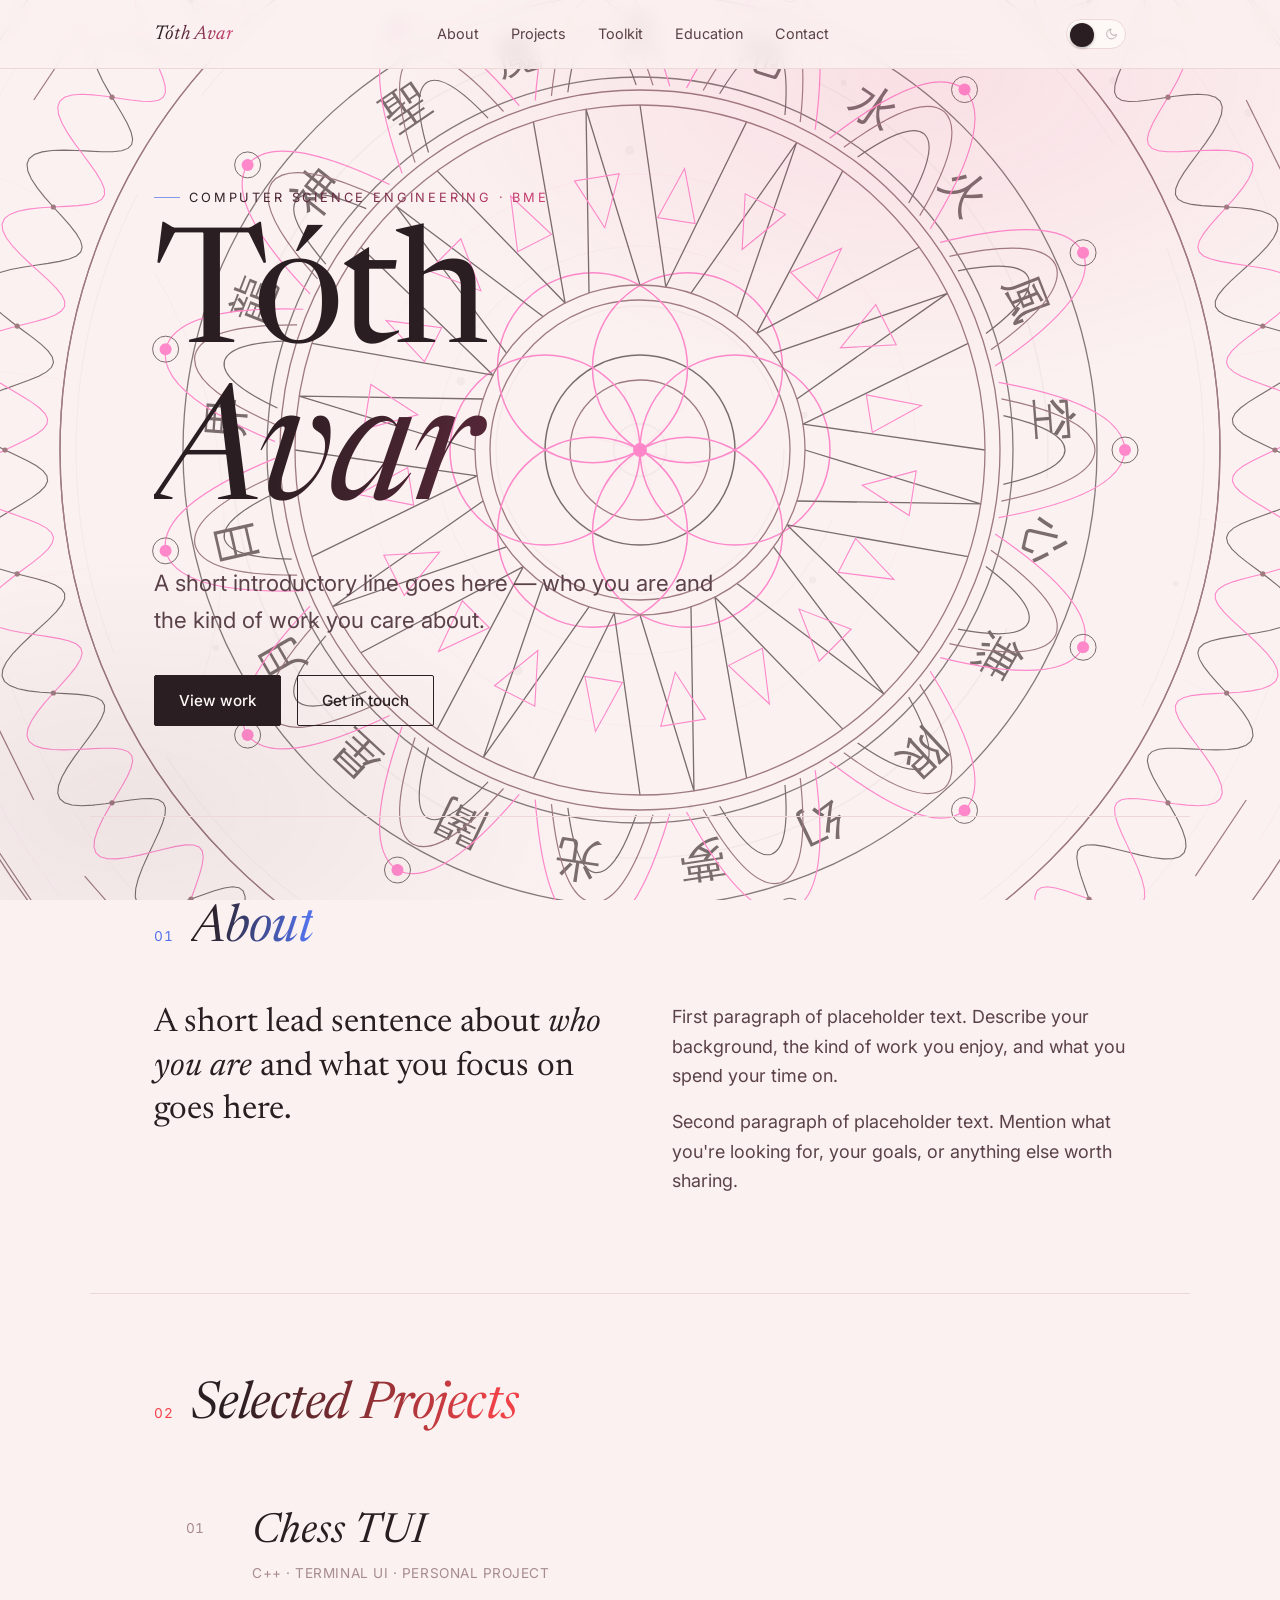
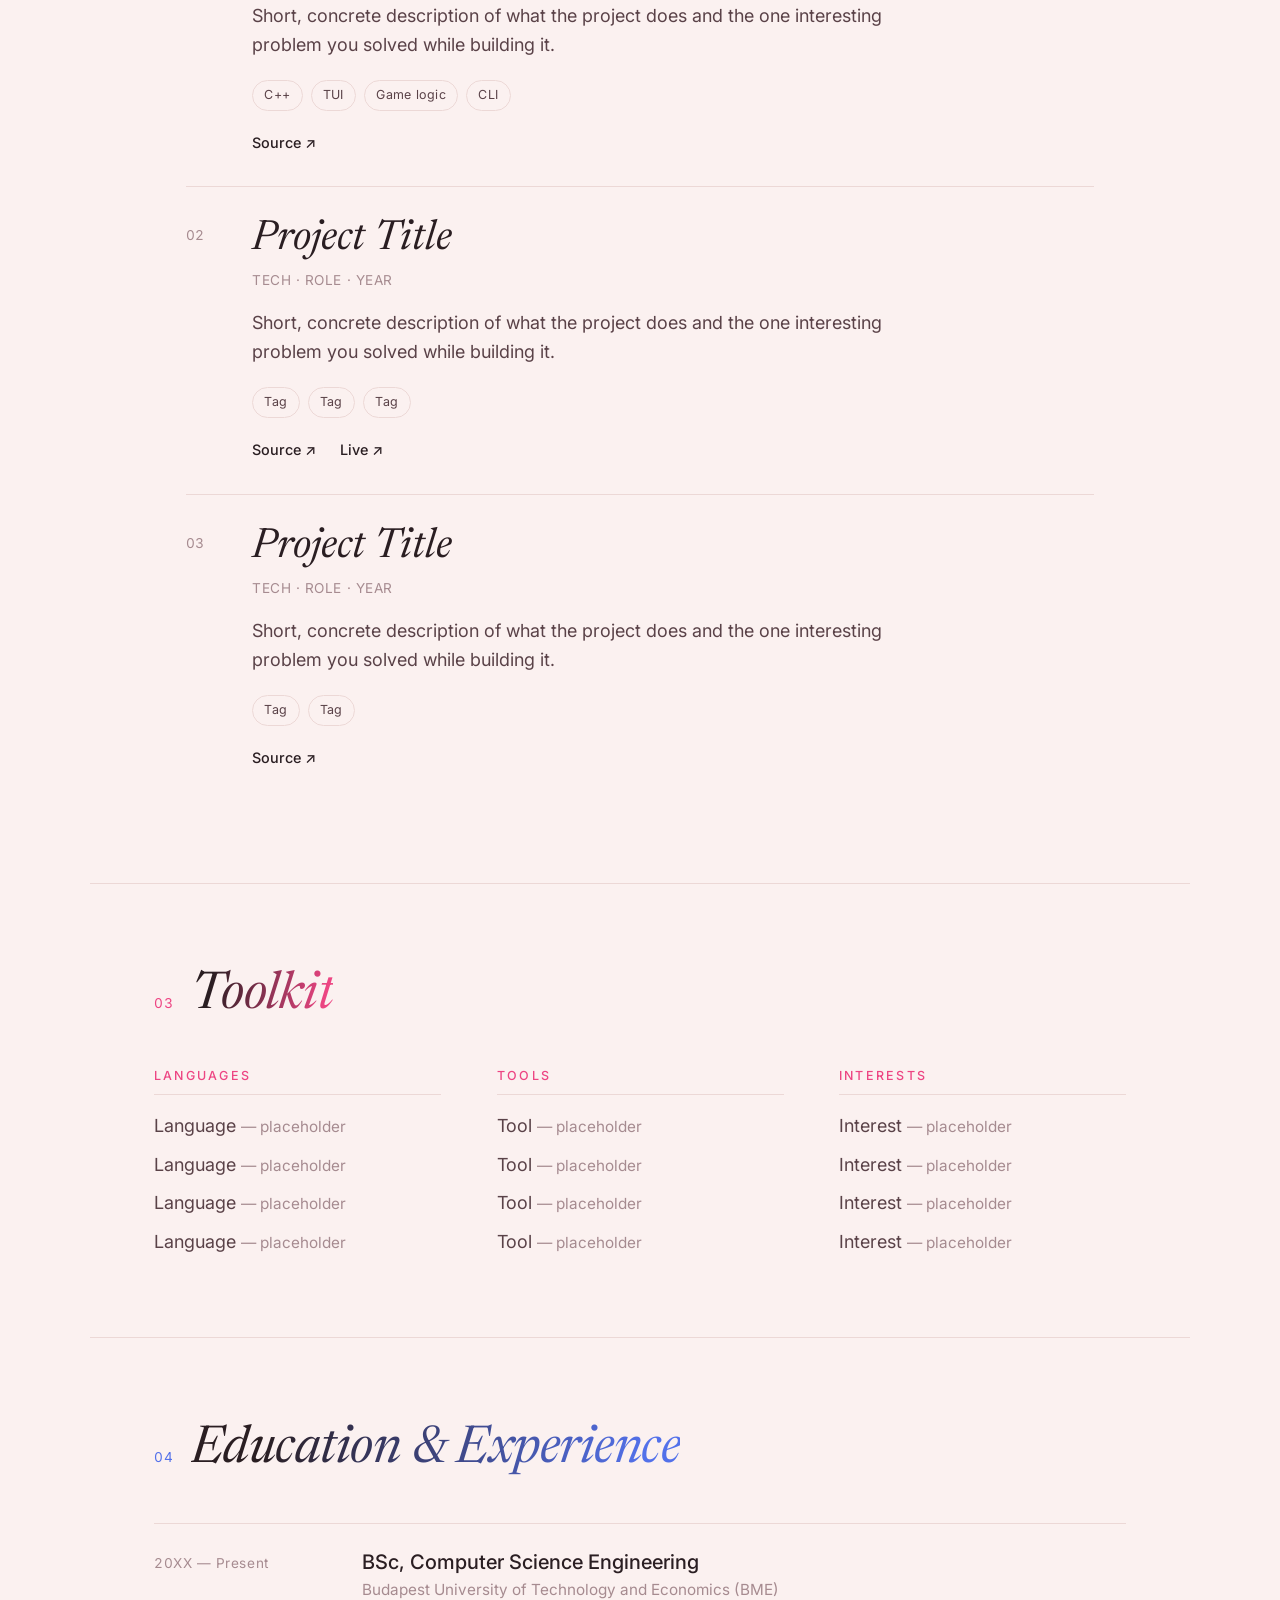
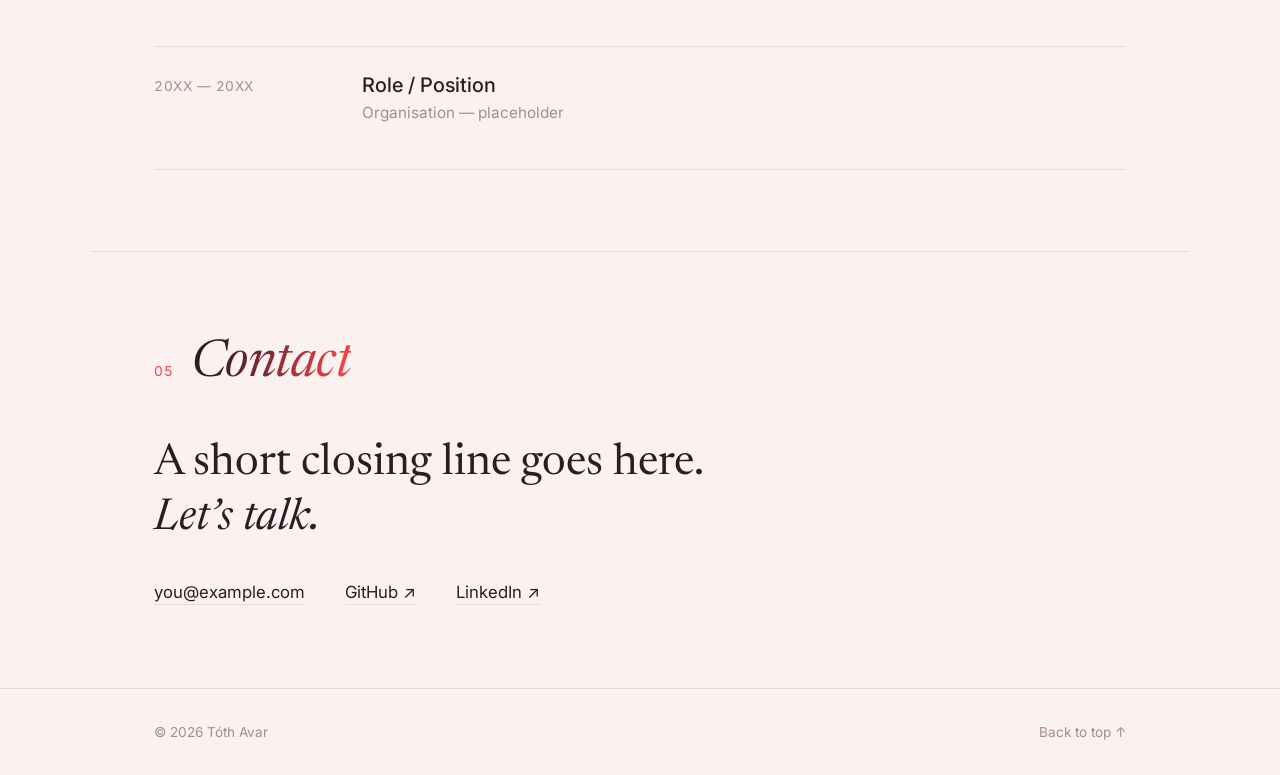
==== index.html @ d535a7e7 "feat: build portfolio site with themed, animated UI Implement a single-page portfolio for Tóth Avar " ====
<!DOCTYPE html>
<html lang="en">

<head>
  <meta charset="UTF-8" />
  <meta name="viewport" content="width=device-width, initial-scale=1.0" />
  <meta name="description"
    content="Tóth Avar — Computer Science Engineering student at BME. Portfolio, projects, and contact." />
  <title>Tóth Avar — Computer Science Engineering</title>

  <!-- Set the theme before first paint to avoid a flash of the wrong
       mode. Uses the saved choice, else the OS preference. -->
  <script>
    (function () {
      try {
        var saved = localStorage.getItem("theme");
        var dark = saved
          ? saved === "dark"
          : window.matchMedia("(prefers-color-scheme: dark)").matches;
        document.documentElement.setAttribute(
          "data-theme",
          dark ? "dark" : "light"
        );
      } catch (e) {
        document.documentElement.setAttribute("data-theme", "light");
      }
    })();
  </script>

  <!-- Fonts: Newsreader (italic serif display) + Inter (geometric sans body) -->
  <link rel="preconnect" href="https://fonts.googleapis.com" />
  <link rel="preconnect" href="https://fonts.gstatic.com" crossorigin />
  <link
    href="https://fonts.googleapis.com/css2?family=Inter:wght@400;500;600&family=Newsreader:ital,opsz,wght@1,6..72,400;1,6..72,500;0,6..72,400&display=swap"
    rel="stylesheet" />

  <link rel="stylesheet" href="css/styles.css" />
</head>

<body>
  <!-- Skip link for accessibility -->
  <a class="skip-link" href="#main">Skip to content</a>

  <!-- Ambient palette-matched mandala background, fills the viewport.
       The primary mandala is split into four concentric ring layers that
       rotate at different speeds (inner fast -> outer slow) for a
       differential-rotation effect. Plus a fainter abstract accent
       mandala and a warm gradient wash (::after). -->
  <div class="bg-field" aria-hidden="true">
    <div class="mandala">
      <div class="ring ring-1"></div>
      <div class="ring ring-2"></div>
      <div class="ring ring-glyphs"></div>
      <div class="ring ring-3"></div>
      <div class="ring ring-4"></div>
    </div>
    <div class="bg-accent"></div>
  </div>

  <!-- ===== Header / Nav ===== -->
  <header class="site-header" id="top">
    <div class="wrap header-inner">
      <a class="brand gradient-text" href="#top">
        Tóth Avar
      </a>
      <nav class="nav" aria-label="Primary">
        <a href="#about">About</a>
        <a href="#projects">Projects</a>
        <a href="#toolkit">Toolkit</a>
        <a href="#education">Education</a>
        <a href="#contact">Contact</a>
      </nav>

      <!-- Theme toggle: sliding switch, light <-> dark -->
      <button type="button" id="theme-toggle" class="theme-toggle" role="switch" aria-checked="false"
        aria-label="Toggle dark mode" title="Toggle dark mode">
        <span class="theme-toggle-track">
          <span class="theme-toggle-icon theme-toggle-sun" aria-hidden="true">
            <svg viewBox="0 0 24 24" width="14" height="14" fill="none" stroke="currentColor" stroke-width="2"
              stroke-linecap="round">
              <circle cx="12" cy="12" r="4" />
              <path d="M12 2v2M12 20v2M4.9 4.9l1.4 1.4M17.7 17.7l1.4 1.4
                       M2 12h2M20 12h2M4.9 19.1l1.4-1.4M17.7 6.3l1.4-1.4" />
            </svg>
          </span>
          <span class="theme-toggle-icon theme-toggle-moon" aria-hidden="true">
            <svg viewBox="0 0 24 24" width="13" height="13" fill="none" stroke="currentColor" stroke-width="2"
              stroke-linecap="round" stroke-linejoin="round">
              <path d="M21 12.8A9 9 0 1 1 11.2 3a7 7 0 0 0 9.8 9.8z" />
            </svg>
          </span>
          <span class="theme-toggle-thumb" aria-hidden="true"></span>
        </span>
      </button>
    </div>
  </header>

  <main id="main">
    <!-- ===== Hero ===== -->
    <section class="hero wrap" aria-labelledby="hero-title">
      <p class="eyebrow reveal gradient-text">Computer Science Engineering · BME</p>
      <h1 class="hero-title reveal" id="hero-title">
        <span class="line">Tóth</span>
        <span class="line italic">Avar</span>
      </h1>
      <p class="hero-lead reveal">
        <!-- PLACEHOLDER: one or two lines introducing yourself and what
             you build. Keep it short and specific. -->
        A short introductory line goes here — who you are and the kind of
        work you care about.
      </p>
      <div class="hero-actions reveal">
        <a class="btn" href="#projects">View work</a>
        <a class="btn btn-ghost" href="#contact">Get in touch</a>
      </div>
    </section>

    <!-- ===== About ===== -->
    <section class="section wrap" id="about" aria-labelledby="about-title">
      <div class="section-head">
        <span class="section-no">01</span>
        <h2 class="section-title gradient-text" id="about-title">About</h2>
      </div>
      <div class="about-grid">
        <p class="about-lead reveal reveal-left">
          <!-- PLACEHOLDER: a one-sentence summary of who you are. -->
          A short lead sentence about <em>who you are</em> and what you focus
          on goes here.
        </p>
        <div class="about-body reveal reveal-right">
          <p>
            <!-- PLACEHOLDER: first paragraph — your background and interests. -->
            First paragraph of placeholder text. Describe your background, the
            kind of work you enjoy, and what you spend your time on.
          </p>
          <p>
            <!-- PLACEHOLDER: second paragraph — goals or what you're after. -->
            Second paragraph of placeholder text. Mention what you're looking
            for, your goals, or anything else worth sharing.
          </p>
        </div>
      </div>
    </section>

    <!-- ===== Projects ===== -->
    <section class="section wrap" id="projects" aria-labelledby="projects-title">
      <div class="section-head">
        <span class="section-no">02</span>
        <h2 class="section-title gradient-text" id="projects-title">Selected Projects</h2>
      </div>

      <ol class="projects">
        <!-- Featured, real project -->
        <li class="project reveal">
          <div class="project-index">01</div>
          <div class="project-content">
            <h3 class="project-title italic">Chess TUI</h3>
            <p class="project-meta">C++ · Terminal UI · Personal project</p>
            <p class="project-desc">
              <!-- PLACEHOLDER -->
              Short, concrete description of what the project does and the one
              interesting problem you solved while building it.
            </p>
            <ul class="project-tags">
              <li>C++</li>
              <li>TUI</li>
              <li>Game logic</li>
              <li>CLI</li>
            </ul>
            <div class="project-links">
              <!-- PLACEHOLDER: add your repo / demo links -->
              <a href="#" aria-label="Chess TUI source code">Source ↗</a>
            </div>
          </div>
        </li>

        <!-- Placeholder project -->
        <li class="project reveal">
          <div class="project-index">02</div>
          <div class="project-content">
            <h3 class="project-title italic">Project Title</h3>
            <p class="project-meta">Tech · Role · Year</p>
            <p class="project-desc">
              <!-- PLACEHOLDER -->
              Short, concrete description of what the project does and the one
              interesting problem you solved while building it.
            </p>
            <ul class="project-tags">
              <li>Tag</li>
              <li>Tag</li>
              <li>Tag</li>
            </ul>
            <div class="project-links">
              <a href="#">Source ↗</a>
              <a href="#">Live ↗</a>
            </div>
          </div>
        </li>

        <!-- Placeholder project -->
        <li class="project reveal">
          <div class="project-index">03</div>
          <div class="project-content">
            <h3 class="project-title italic">Project Title</h3>
            <p class="project-meta">Tech · Role · Year</p>
            <p class="project-desc">
              <!-- PLACEHOLDER -->
              Short, concrete description of what the project does and the one
              interesting problem you solved while building it.
            </p>
            <ul class="project-tags">
              <li>Tag</li>
              <li>Tag</li>
            </ul>
            <div class="project-links">
              <a href="#">Source ↗</a>
            </div>
          </div>
        </li>
      </ol>
    </section>

    <!-- ===== Toolkit ===== -->
    <section class="section wrap" id="toolkit" aria-labelledby="toolkit-title">
      <div class="section-head">
        <span class="section-no">03</span>
        <h2 class="section-title gradient-text" id="toolkit-title">Toolkit</h2>
      </div>
      <div class="toolkit">
        <!-- PLACEHOLDER: replace each item below with your own. -->
        <div class="toolkit-col reveal reveal-scale">
          <h3 class="toolkit-label">Languages</h3>
          <ul>
            <li>Language <span class="muted">— placeholder</span></li>
            <li>Language <span class="muted">— placeholder</span></li>
            <li>Language <span class="muted">— placeholder</span></li>
            <li>Language <span class="muted">— placeholder</span></li>
          </ul>
        </div>
        <div class="toolkit-col reveal reveal-scale">
          <h3 class="toolkit-label">Tools</h3>
          <ul>
            <li>Tool <span class="muted">— placeholder</span></li>
            <li>Tool <span class="muted">— placeholder</span></li>
            <li>Tool <span class="muted">— placeholder</span></li>
            <li>Tool <span class="muted">— placeholder</span></li>
          </ul>
        </div>
        <div class="toolkit-col reveal reveal-scale">
          <h3 class="toolkit-label">Interests</h3>
          <ul>
            <li>Interest <span class="muted">— placeholder</span></li>
            <li>Interest <span class="muted">— placeholder</span></li>
            <li>Interest <span class="muted">— placeholder</span></li>
            <li>Interest <span class="muted">— placeholder</span></li>
          </ul>
        </div>
      </div>
    </section>

    <!-- ===== Education ===== -->
    <section class="section wrap" id="education" aria-labelledby="education-title">
      <div class="section-head">
        <span class="section-no">04</span>
        <h2 class="section-title gradient-text" id="education-title">Education &amp; Experience</h2>
      </div>
      <ul class="timeline">
        <li class="timeline-item reveal">
          <div class="timeline-when">20XX — Present</div>
          <div class="timeline-what">
            <h3>BSc, Computer Science Engineering</h3>
            <p class="muted">Budapest University of Technology and Economics (BME)</p>
            <p><!-- PLACEHOLDER: coursework highlights, GPA, focus areas --></p>
          </div>
        </li>
        <li class="timeline-item reveal">
          <div class="timeline-when">20XX — 20XX</div>
          <div class="timeline-what">
            <h3>Role / Position</h3>
            <p class="muted">Organisation — placeholder</p>
            <p><!-- PLACEHOLDER: what you did and what you learned --></p>
          </div>
        </li>
      </ul>
    </section>

    <!-- ===== Contact ===== -->
    <section class="section wrap contact" id="contact" aria-labelledby="contact-title">
      <div class="section-head">
        <span class="section-no">05</span>
        <h2 class="section-title gradient-text" id="contact-title">Contact</h2>
      </div>
      <p class="contact-lead reveal">
        <!-- PLACEHOLDER: a short closing line inviting people to reach out. -->
        A short closing line goes here.
        <span class="italic">Let’s talk.</span>
      </p>
      <ul class="contact-links reveal">
        <!-- PLACEHOLDER: fill in your real details -->
        <li><a href="mailto:you@example.com">you@example.com</a></li>
        <li><a href="https://github.com/" target="_blank" rel="noopener">GitHub ↗</a></li>
        <li><a href="https://www.linkedin.com/" target="_blank" rel="noopener">LinkedIn ↗</a></li>
      </ul>
    </section>
  </main>

  <!-- ===== Footer ===== -->
  <footer class="site-footer">
    <div class="wrap footer-inner">
      <span>© <span id="year"></span> Tóth Avar</span>
      <a href="#top">Back to top ↑</a>
    </div>
  </footer>

  <script src="js/main.js"></script>
</body>

</html>
---- css/styles.css ----
/* ============================================================
   Tóth Avar — Portfolio
   Palette: warm beige / off-white, near-black text, high contrast
   Type: Newsreader (italic serif display) + Inter (sans body)
   ============================================================ */

/* Registered custom property so the accent hue can be smoothly
   interpolated in a keyframe (plain --vars can't tween). */
@property --accent-hue {
  syntax: "<number>";
  inherits: true;
  initial-value: 338;
}

:root {
  /* Color — soft blush / rose, inspired by a pale pink spell-circle.
     Warm near-white base with a faint pink cast, rose-tinted neutrals. */
  --bg: #FBF1F0;
  /* pale blush white */
  --bg-alt: #FEF8F7;
  /* lifted near-white, faint pink */
  --ink: #2A1E22;
  /* deep plum-black, high contrast */
  --ink-soft: #5A4248;
  /* soft mauve-charcoal */
  --muted: #A68B90;
  /* dusty rose-grey for secondary text */
  --line: #ECD8D6;
  /* pale rose hairline */

  /* Living accent: a vivid pink/magenta inspired by the pink->red->blue
     gradient artwork. Base sits around hue 338 (hot pink/magenta) and
     drifts between magenta, red and blush over minutes. */
  --accent-hue: 338;
  --accent-sat: 82%;
  --accent-light: 60%;
  --accent: hsl(var(--accent-hue) var(--accent-sat) var(--accent-light));

  /* Secondary accents, echoing the artwork's full sweep:
     --accent-2: the cool blue-violet from the bottom corner.
     --accent-3: the warm red/coral from the right side.
     Both derive from the drifting hue so they shift in sympathy with
     the primary accent instead of looking pinned-on. */
  --accent-2: hsl(calc(var(--accent-hue) - 110) 78% 62%);
  /* blue-violet */
  --accent-3: hsl(calc(var(--accent-hue) + 20) 85% 60%);
  /* red / coral */
  --accent-soft: hsl(var(--accent-hue) 70% 95%);
  /* pale pink wash */

  /* Type */
  --serif: "Newsreader", Georgia, "Times New Roman", serif;
  --sans: "Inter", system-ui, -apple-system, "Segoe UI", sans-serif;

  /* Layout */
  --maxw: 1100px;
  --gutter: clamp(1.25rem, 5vw, 4rem);

  /* Motion */
  --ease: cubic-bezier(0.22, 1, 0.36, 1);

  /* How long the light <-> dark color crossfade takes */
  --theme-fade: 0.6s;

  color-scheme: light;

  /* The slow hue drift that makes the whole accent palette feel alive. */
  animation: accentDrift 48s ease-in-out infinite alternate;
}

/* ---------- Dark mode ----------
   Palette drawn from the gothic artwork: blackened base, deep oxblood
   reds, and bone/silver line work. High contrast preserved. */
[data-theme="dark"] {
  --bg: #0D0A0B;
  /* near-black, faint warm tint */
  --bg-alt: #16100F;
  /* slightly lifted panel black */
  --ink: #ECE4E2;
  /* bone / silver-white text */
  --ink-soft: #B9A9A6;
  /* dimmed warm grey for secondary text */
  --muted: #6E5B59;
  /* muted mauve-grey */
  --line: #3A2A2A;
  /* dark oxblood hairline */

  /* Deep oxblood crimson, also drifting but kept dark + rich. */
  --accent-hue: 0;
  --accent-sat: 53%;
  --accent-light: 36%;

  /* Dark-mode secondaries: a dusky steel-teal and an antique gold, both
     muted to sit quietly against the near-black gothic palette. */
  --accent-2: hsl(calc(var(--accent-hue) + 185) 24% 52%);
  /* dusky teal */
  --accent-3: hsl(calc(var(--accent-hue) + 36) 46% 52%);
  /* antique gold */
  --accent-soft: hsl(var(--accent-hue) 30% 14%);
  /* dark tinted wash */

  color-scheme: dark;
}

/* The hue sweeps gently in each theme's own neighbourhood, so it never
   leaves the intended palette — just breathes within it. Light mode now
   drifts through the rose range (blush -> rose -> coral). */
@keyframes accentDrift {
  0% {
    --accent-hue: 330;
  }

  50% {
    --accent-hue: 344;
  }

  100% {
    --accent-hue: 356;
  }
}

[data-theme="dark"] {
  animation: accentDriftDark 60s ease-in-out infinite alternate;
}

@keyframes accentDriftDark {
  0% {
    --accent-hue: 356;
  }

  50% {
    --accent-hue: 12;
  }

  100% {
    --accent-hue: 350;
  }
}

@media (prefers-reduced-motion: reduce) {

  :root,
  [data-theme="dark"] {
    animation: none;
  }
}

/* ---------- Reset ---------- */
*,
*::before,
*::after {
  box-sizing: border-box;
}

html {
  scroll-behavior: smooth;
  -webkit-text-size-adjust: 100%;
}

body {
  margin: 0;
  background: var(--bg);
  color: var(--ink);
  font-family: var(--sans);
  font-size: clamp(1rem, 0.95rem + 0.3vw, 1.125rem);
  line-height: 1.65;
  -webkit-font-smoothing: antialiased;
  text-rendering: optimizeLegibility;
  position: relative;
  transition: background-color var(--theme-fade) var(--ease),
    color var(--theme-fade) var(--ease);
}

/* Smoothly crossfade every element's color-ish properties when the
   theme flips. Kept to color/background/border so it never fights the
   existing transform/opacity transitions on buttons, links, etc. */
.theme-transition * {
  transition: background-color var(--theme-fade) var(--ease),
    color var(--theme-fade) var(--ease),
    border-color var(--theme-fade) var(--ease),
    fill var(--theme-fade) var(--ease),
    stroke var(--theme-fade) var(--ease),
    filter var(--theme-fade) var(--ease),
    box-shadow var(--theme-fade) var(--ease) !important;
}

/* ---------- Ambient background layer ---------- */
/* Palette-matched SVG mandala, barely visible, that fills the whole
   viewport and rotates slowly. A warm gradient wash on top keeps the
   beige from ever feeling flat. */
.bg-field {
  position: fixed;
  inset: 0;
  z-index: -1;
  pointer-events: none;
  overflow: hidden;
}

/* Primary mandala: a stack of four concentric ring layers. Each ring
   SVG shares the same canvas and center, so stacked and centered they
   align into one mandala — but each rotates at its own speed. Inner
   rings spin fast, outer rings slow, for differential rotation. */
.mandala {
  position: absolute;
  /* Square box sized to the larger viewport axis so the mandala always
     fills the screen while staying whole and centered. */
  width: 125vmax;
  height: 125vmax;
  top: 50%;
  left: 50%;
  margin-top: -62.5vmax;
  margin-left: -62.5vmax;
  /* Overall opacity knocks the whole mandala back a bit, so the circles
     and line work read fainter on top of each ring's own pulsing. */
  opacity: 0.62;
  transition: filter var(--theme-fade) var(--ease);
}

/* The mandala SVGs are drawn in a warm (terracotta/charcoal) palette.
   A retint filter recolors the whole thing to match the theme, and the
   hue-rotate inside it is ANIMATED so the mandala's colors slowly cycle
   and drift from one tone to another over time. */
[data-theme="light"] .mandala {
  filter: sepia(0.5) saturate(3.4) hue-rotate(300deg) brightness(1.03);
  animation: mandalaHueLight 54s linear infinite;
}

[data-theme="dark"] .mandala {
  filter: invert(1) sepia(0.5) saturate(2.4) hue-rotate(300deg) brightness(0.95);
  animation: mandalaHueDark 64s linear infinite;
}

/* The accent mandala keeps its slow counter-rotation AND gets the hue
   cycle — two animations run together (one drives transform, the other
   filter), so they don't conflict. */
[data-theme="light"] .bg-accent {
  filter: sepia(0.5) saturate(3.4) hue-rotate(300deg) brightness(1.03);
  animation: bgDriftReverse 140s linear infinite,
    mandalaHueLight 54s linear infinite;
}

[data-theme="dark"] .bg-accent {
  filter: invert(1) sepia(0.5) saturate(2.4) hue-rotate(300deg) brightness(0.95);
  animation: bgDriftReverse 140s linear infinite,
    mandalaHueDark 64s linear infinite;
}

/* Sweep the hue-rotate through a full turn so every gradient and stroke
   in the mandala gradually shifts around the color wheel, then loops.
   The base retint (sepia/saturate/brightness) is kept constant. */
@keyframes mandalaHueLight {
  from {
    filter: sepia(0.5) saturate(3.4) hue-rotate(260deg) brightness(1.03);
  }

  to {
    filter: sepia(0.5) saturate(3.4) hue-rotate(620deg) brightness(1.03);
  }
}

@keyframes mandalaHueDark {
  from {
    filter: invert(1) sepia(0.5) saturate(2.4) hue-rotate(260deg) brightness(0.95);
  }

  to {
    filter: invert(1) sepia(0.5) saturate(2.4) hue-rotate(620deg) brightness(0.95);
  }
}

.bg-accent {
  transition: filter var(--theme-fade) var(--ease),
    opacity var(--theme-fade) var(--ease);
}

/* Each ring both spins (rotation) and pulses (opacity). The two
   animations run on different, non-harmonic durations so a ring is
   almost never at the same phase twice, and the four rings are offset
   from each other — together that reads as irregular "waves" of
   transparency washing through the mandala rather than a unified fade.
   Baseline opacity also steps down outward, so the rim stays fainter. */
.ring {
  position: absolute;
  inset: 0;
  background-size: contain;
  background-position: center;
  background-repeat: no-repeat;
  transform-origin: center center;
  animation-timing-function: linear, ease-in-out;
  animation-iteration-count: infinite, infinite;
  animation-direction: normal, alternate;
  will-change: transform, opacity;
}

/* Inner -> fast spin, outer -> slow spin.
   Opacity: inner brighter, outer fainter; each ring pulses on its own
   cycle with a unique delay so the peaks never line up. */
.ring-1 {
  background-image: url("../assets/mandala-l1.svg");
  animation-name: spin, pulse1;
  animation-duration: 55s, 11s;
  animation-delay: 0s, 0s;
}

.ring-2 {
  background-image: url("../assets/mandala-l2.svg");
  animation-name: spin, pulse2;
  animation-duration: 95s, 15s;
  animation-delay: 0s, -4s;
}

/* Ring of decorative CJK glyphs (spell-circle style). Rotates a touch
   slower than ring-2. Uses its own fainter pulse so the kanji stay more
   transparent than the rest of the line work. */
.ring-glyphs {
  background-image: url("../assets/mandala-glyphs.svg");
  animation-name: spin, pulseGlyphs;
  animation-duration: 120s, 17s;
  animation-delay: 0s, -6s;
}

.ring-3 {
  background-image: url("../assets/mandala-l3.svg");
  animation-name: spin, pulse3;
  animation-duration: 150s, 19s;
  animation-delay: 0s, -9s;
}

.ring-4 {
  background-image: url("../assets/mandala-l4.svg");
  animation-name: spin, pulse4;
  animation-duration: 230s, 23s;
  animation-delay: 0s, -2s;
}

/* Secondary abstract mandala — fainter, larger, counter-rotating so the
   two layers never settle into a fixed overlap. Sits above the primary
   mandala but below the gradient wash and all content. */
.bg-accent {
  position: absolute;
  width: 150vmax;
  height: 150vmax;
  top: 50%;
  left: 50%;
  margin-top: -75vmax;
  margin-left: -75vmax;
  background-image: url("../assets/bg-accent.svg");
  background-size: contain;
  background-position: center;
  background-repeat: no-repeat;
  opacity: 0.035;
  transform-origin: center center;
  animation: bgDriftReverse 140s linear infinite;
}

.bg-field::after {
  /* Warm radial glow to add depth to the beige */
  content: "";
  position: absolute;
  inset: 0;
  background:
    radial-gradient(60% 50% at 72% 8%, color-mix(in srgb, var(--accent) 10%, transparent), transparent 70%),
    radial-gradient(50% 40% at 10% 90%, color-mix(in srgb, var(--ink) 6%, transparent), transparent 70%);
}

/* Even rotation; speed is set per-ring via animation-duration. */
@keyframes spin {
  from {
    transform: rotate(0deg);
  }

  to {
    transform: rotate(360deg);
  }
}

/* Opacity "waves". Each ring gets its own range and irregular stops so
   the pulsing never feels mechanical, and ranges drop outward (ring-1
   brightest, ring-4 faintest). Runs with animation-direction: alternate,
   so these only need to describe the 0% -> 100% half of each cycle. */
@keyframes pulse1 {
  0% {
    opacity: 0.085;
  }

  35% {
    opacity: 0.13;
  }

  70% {
    opacity: 0.06;
  }

  100% {
    opacity: 0.11;
  }
}

@keyframes pulse2 {
  0% {
    opacity: 0.07;
  }

  40% {
    opacity: 0.11;
  }

  65% {
    opacity: 0.045;
  }

  100% {
    opacity: 0.09;
  }
}

/* Fainter pulse for the kanji ring — kept noticeably more transparent
   than the surrounding line work. */
@keyframes pulseGlyphs {
  0% {
    opacity: 0.03;
  }

  45% {
    opacity: 0.055;
  }

  70% {
    opacity: 0.022;
  }

  100% {
    opacity: 0.045;
  }
}

@keyframes pulse3 {
  0% {
    opacity: 0.05;
  }

  30% {
    opacity: 0.085;
  }

  75% {
    opacity: 0.035;
  }

  100% {
    opacity: 0.07;
  }
}

@keyframes pulse4 {
  0% {
    opacity: 0.035;
  }

  45% {
    opacity: 0.065;
  }

  60% {
    opacity: 0.025;
  }

  100% {
    opacity: 0.05;
  }
}

@keyframes bgDriftReverse {
  from {
    transform: rotate(0deg);
  }

  to {
    transform: rotate(-360deg);
  }
}

h1,
h2,
h3 {
  margin: 0;
  font-weight: 500;
  line-height: 1.05;
}

p {
  margin: 0 0 1rem;
}

ul,
ol {
  margin: 0;
  padding: 0;
  list-style: none;
}

a {
  color: inherit;
  text-decoration: none;
}

em {
  font-style: italic;
}

.italic {
  font-family: var(--serif);
  font-style: italic;
}

/* ---------- Layout helpers ---------- */
.wrap {
  width: 100%;
  max-width: var(--maxw);
  margin-inline: auto;
  padding-inline: var(--gutter);
}

.skip-link {
  position: absolute;
  left: -999px;
  top: 0;
  background: var(--ink);
  color: var(--bg);
  padding: 0.6rem 1rem;
  z-index: 100;
}

.skip-link:focus {
  left: 1rem;
  top: 1rem;
}

/* ---------- Header ---------- */
.site-header {
  position: sticky;
  top: 0;
  z-index: 50;
  background: color-mix(in srgb, var(--bg) 85%, transparent);
  backdrop-filter: saturate(140%) blur(8px);
  border-bottom: 1px solid var(--line);
}

.header-inner {
  display: flex;
  align-items: center;
  justify-content: space-between;
  height: 68px;
}

.brand {
  font-family: var(--serif);
  font-style: italic;
  font-size: 1.25rem;
  letter-spacing: 0.01em;
}

.nav {
  display: flex;
  gap: clamp(1rem, 2.5vw, 2.25rem);
  font-size: 0.9rem;
}

.nav a {
  color: var(--ink-soft);
  position: relative;
  padding: 0.25rem 0;
  transition: color 0.25s var(--ease);
}

.nav a::after {
  content: "";
  position: absolute;
  left: 0;
  bottom: -2px;
  width: 100%;
  height: 1px;
  background: var(--ink);
  transform: scaleX(0);
  transform-origin: left;
  transition: transform 0.3s var(--ease);
}

.nav a:hover {
  color: var(--ink);
}

.nav a:hover::after {
  transform: scaleX(1);
}

@media (max-width: 620px) {
  .nav {
    display: none;
  }
}

/* ---------- Theme toggle (sliding switch) ---------- */
.theme-toggle {
  --tt-w: 60px;
  --tt-h: 30px;
  --tt-pad: 3px;
  --tt-thumb: calc(var(--tt-h) - var(--tt-pad) * 2);
  margin-left: clamp(1rem, 2.5vw, 2rem);
  padding: 0;
  border: none;
  background: none;
  cursor: pointer;
  line-height: 0;
  border-radius: 999px;
}

.theme-toggle:focus-visible {
  outline: 2px solid var(--accent);
  outline-offset: 3px;
}

.theme-toggle-track {
  position: relative;
  display: inline-block;
  width: var(--tt-w);
  height: var(--tt-h);
  background: var(--bg-alt);
  border: 1px solid var(--line);
  border-radius: 999px;
  transition: background-color var(--theme-fade) var(--ease),
    border-color var(--theme-fade) var(--ease);
}

/* The sliding thumb */
.theme-toggle-thumb {
  position: absolute;
  top: var(--tt-pad);
  left: var(--tt-pad);
  width: var(--tt-thumb);
  height: var(--tt-thumb);
  border-radius: 50%;
  background: var(--ink);
  box-shadow: 0 1px 3px rgba(0, 0, 0, 0.3);
  transition: transform 0.4s var(--ease), background-color var(--theme-fade) var(--ease);
}

[data-theme="dark"] .theme-toggle-thumb {
  transform: translateX(calc(var(--tt-w) - var(--tt-thumb) - var(--tt-pad) * 2));
}

/* Sun / moon icons sit at each end; the inactive one fades out */
.theme-toggle-icon {
  position: absolute;
  top: 50%;
  transform: translateY(-50%);
  display: inline-flex;
  color: var(--ink-soft);
  transition: opacity 0.4s var(--ease), color var(--theme-fade) var(--ease);
}

.theme-toggle-sun {
  left: 7px;
  opacity: 1;
}

.theme-toggle-moon {
  right: 7px;
  opacity: 0.35;
}

[data-theme="dark"] .theme-toggle-sun {
  opacity: 0.35;
}

[data-theme="dark"] .theme-toggle-moon {
  opacity: 1;
}

@media (prefers-reduced-motion: reduce) {
  .theme-toggle-thumb {
    transition: transform 0.001s;
  }
}

/* ---------- Hero ---------- */
.hero {
  padding-top: clamp(4rem, 12vh, 9rem);
  padding-bottom: clamp(3rem, 10vh, 7rem);
}

.eyebrow {
  font-size: 0.8rem;
  letter-spacing: 0.22em;
  text-transform: uppercase;
  color: var(--accent-2);
  margin-bottom: 1.5rem;
  display: inline-flex;
  align-items: center;
  gap: 0.6rem;
  transition: color var(--theme-fade) var(--ease);
}

/* A small accent tick before the eyebrow label for a crafted detail.
   Uses an explicit accent color (not currentColor) because the eyebrow
   text itself is now gradient-clipped and its color is transparent. */
.eyebrow::before {
  content: "";
  width: 1.6rem;
  height: 1px;
  background: var(--accent-2);
  opacity: 0.7;
}

.hero-title {
  font-family: var(--serif);
  font-weight: 400;
  font-size: clamp(3.5rem, 14vw, 10rem);
  line-height: 0.9;
  letter-spacing: -0.02em;
  margin-bottom: 2rem;
}

.hero-title .line {
  display: block;
}

.hero-title .italic {
  font-style: italic;
  /* Your first name "Avar": a clear two-tone wash — the normal ink
     easing into the full accent across the word, so the gradient is
     plainly visible. Padding so serif ascenders aren't clipped. */
  background: linear-gradient(102deg,
      var(--ink) 8%,
      var(--accent) 85%);
  background-size: 140% 100%;
  -webkit-background-clip: text;
  background-clip: text;
  color: transparent;
  padding-top: 0.08em;
  /* Run BOTH the intro rise (once) and the sheen (looping). Without the
     heroRise here, this rule would override the .line rule's animation
     and leave the span stuck at opacity: 0 — i.e. invisible. The sheen
     is delayed until the rise finishes. */
  animation: heroRise 1s var(--ease) 0.45s forwards,
    nameSheen 11s ease-in-out 1.4s infinite alternate;
}

@keyframes nameSheen {
  from {
    background-position: 0% 50%;
  }

  to {
    background-position: 100% 50%;
  }
}

/* ---------- Reusable subtle gradient text ----------
   A gentle, palette-matched gradient for key text (top bar, eyebrow,
   first name, section headers). Not neon — it only drifts between the
   normal text ink and a soft accent, so it reads as a tasteful tint
   that slowly shifts. Light mode leans pink; dark mode mixes a muted
   green and rose for a cooler cast. */
.gradient-text {
  /* A clean two-tone blend: the normal ink easing into a clearly
     visible accent. One smooth transition (not a rainbow), so it reads
     as an intentional tint rather than a cheap multi-color gradient. */
  background-image: linear-gradient(100deg,
      var(--grad-a) 10%,
      var(--grad-b) 88%);
  /* Only mildly oversized, so the two-tone stays clearly visible across
     the whole word at every point of the drift (no flat moment). */
  background-size: 130% 100%;
  -webkit-background-clip: text;
  background-clip: text;
  color: transparent;
  /* Padding so tall serif ascenders (top of a "T", accents like ó)
     aren't clipped by the text background box. */
  padding-top: 0.08em;
  animation: gradientShift 16s ease-in-out infinite alternate;
}

/* Light mode: ink easing into a visible rose accent. */
:root {
  --grad-a: var(--ink);
  --grad-b: var(--accent);
}

/* Dark mode: bone easing into a rich darkish pink-red (crimson-rose),
   matching the warm red palette rather than a clashing green. */
[data-theme="dark"] {
  --grad-a: var(--ink);
  --grad-b: hsl(344 62% 56%);
}

@keyframes gradientShift {
  from {
    background-position: 0% 50%;
  }

  to {
    background-position: 100% 50%;
  }
}

.hero-lead {
  max-width: 40ch;
  font-size: clamp(1.1rem, 1rem + 0.6vw, 1.4rem);
  color: var(--ink-soft);
  margin-bottom: 2.25rem;
}

.hero-actions {
  display: flex;
  gap: 1rem;
  flex-wrap: wrap;
}

/* ---------- Buttons ---------- */
.btn {
  display: inline-flex;
  align-items: center;
  padding: 0.75rem 1.5rem;
  font-size: 0.95rem;
  font-weight: 500;
  background: var(--ink);
  color: var(--bg-alt);
  border: 1px solid var(--ink);
  border-radius: 2px;
  transition: background 0.25s var(--ease), color 0.25s var(--ease), transform 0.2s var(--ease);
}

.btn:hover {
  transform: translateY(-2px);
}

.btn-ghost {
  background: transparent;
  color: var(--ink);
}

.btn-ghost:hover {
  background: var(--ink);
  color: var(--bg-alt);
}

/* ---------- Sections ---------- */
.section {
  padding-block: clamp(3.5rem, 9vh, 6.5rem);
  border-top: 1px solid var(--line);
}

.section-head {
  display: flex;
  align-items: baseline;
  gap: 1rem;
  margin-bottom: clamp(2rem, 5vh, 3.5rem);
}

/* Each section carries one accent that both its number and its header
   gradient use, so a header always ends in the same color as the number
   beside it. The accent cycles as you scroll down the page. */
.section {
  --sec-accent: var(--accent);
}

.section:nth-of-type(3n + 2) {
  --sec-accent: var(--accent-2);
}

.section:nth-of-type(3n + 3) {
  --sec-accent: var(--accent-3);
}

.section-no {
  font-size: 0.85rem;
  letter-spacing: 0.1em;
  color: var(--sec-accent);
  font-variant-numeric: tabular-nums;
  transition: color var(--theme-fade) var(--ease);
}

.section-title {
  font-family: var(--serif);
  font-style: italic;
  font-weight: 400;
  font-size: clamp(2rem, 1.5rem + 2.5vw, 3.25rem);
  letter-spacing: -0.01em;
}

/* Section headers: a clean, visible two-tone — the normal ink easing
   into this section's own accent (the same color as the number beside
   it). Static (no drift) so large display type stays refined. */
.section-title.gradient-text {
  background-image: linear-gradient(100deg,
      var(--grad-a) 15%,
      var(--sec-accent) 92%);
  background-size: 100% 100%;
  animation: none;
}

/* ---------- About ---------- */
.about-grid {
  display: grid;
  grid-template-columns: 1fr 1fr;
  gap: clamp(1.5rem, 5vw, 4rem);
  align-items: start;
}

.about-lead {
  font-family: var(--serif);
  font-size: clamp(1.4rem, 1.1rem + 1.4vw, 2.1rem);
  line-height: 1.3;
  color: var(--ink);
}

.about-body {
  color: var(--ink-soft);
}

@media (max-width: 760px) {
  .about-grid {
    grid-template-columns: 1fr;
  }
}

/* ---------- Projects ---------- */
.projects {
  display: grid;
  gap: 0;
}

.project {
  position: relative;
  display: grid;
  grid-template-columns: auto 1fr;
  gap: clamp(1rem, 4vw, 3rem);
  padding: clamp(1.5rem, 3.5vh, 2.4rem) clamp(1.1rem, 2.5vw, 2rem);
  /* squircle: large smooth radius */
  border-radius: 26px;
  background: transparent;
  box-shadow: 0 0 0 1px transparent;
  overflow: hidden;
  isolation: isolate;
  transition: background-color 0.45s var(--ease), box-shadow 0.45s var(--ease),
    transform 0.45s var(--ease);
}

/* Thin divider between cards, drawn as a line that fades on hover so the
   list still reads as a rhythm but the hovered item becomes its own card. */
.project::after {
  content: "";
  position: absolute;
  left: clamp(1.1rem, 2.5vw, 2rem);
  right: clamp(1.1rem, 2.5vw, 2rem);
  top: 0;
  height: 1px;
  background: var(--line);
  transition: opacity 0.4s var(--ease);
}

.project:first-child::after {
  opacity: 0;
}

.project:hover {
  background-color: color-mix(in srgb, var(--bg-alt) 55%, transparent);
  box-shadow: 0 10px 30px -12px color-mix(in srgb, var(--ink) 28%, transparent),
    0 0 0 1px color-mix(in srgb, var(--accent) 22%, transparent);
  transform: translateY(-2px);
}

.project:hover::after,
.project:hover+.project::after {
  opacity: 0;
}

/* ---- Floating bubbles (only animate while hovered) ---- */
.project-bubbles {
  position: absolute;
  inset: 0;
  z-index: -1;
  pointer-events: none;
  overflow: hidden;
  border-radius: inherit;
}

.bubble {
  position: absolute;
  bottom: -40px;
  border-radius: 50%;
  background: radial-gradient(circle at 35% 30%,
      color-mix(in srgb, var(--accent) 55%, transparent),
      color-mix(in srgb, var(--accent) 12%, transparent) 70%,
      transparent 72%);
  will-change: transform, opacity;
  /* Idle state: parked at the bottom, fully invisible. No animation runs
     until the card gains .is-hovering, so every bubble always begins its
     float fresh from 0% (bottom, scale 0, opacity 0) on hover. */
  opacity: 0;
  animation-name: bubbleFloat;
  animation-timing-function: ease-in;
  animation-iteration-count: infinite;
  animation-play-state: paused;
}

/* .is-hovering is toggled by JS on mouseenter/leave. Using a class (not
   :hover) lets us re-trigger the animation from the start each time. */
.project.is-hovering .bubble {
  animation-play-state: running;
}

.bubble:nth-child(1) {
  left: 8%;
  width: 26px;
  height: 26px;
  animation-duration: 7s;
  animation-delay: 0s;
}

.bubble:nth-child(2) {
  left: 22%;
  width: 14px;
  height: 14px;
  animation-duration: 5.5s;
  animation-delay: 0.8s;
}

.bubble:nth-child(3) {
  left: 38%;
  width: 34px;
  height: 34px;
  animation-duration: 9s;
  animation-delay: 0.3s;
}

.bubble:nth-child(4) {
  left: 55%;
  width: 18px;
  height: 18px;
  animation-duration: 6.5s;
  animation-delay: 1.4s;
}

.bubble:nth-child(5) {
  left: 70%;
  width: 24px;
  height: 24px;
  animation-duration: 8s;
  animation-delay: 0.5s;
}

.bubble:nth-child(6) {
  left: 84%;
  width: 12px;
  height: 12px;
  animation-duration: 5s;
  animation-delay: 1.1s;
}

.bubble:nth-child(7) {
  left: 93%;
  width: 20px;
  height: 20px;
  animation-duration: 7.5s;
  animation-delay: 0.2s;
}

/* Slight per-bubble hue offsets so they shimmer as a cluster of related
   tones rather than identical dots — layered on top of the global drift. */
.bubble:nth-child(2) {
  filter: hue-rotate(14deg);
}

.bubble:nth-child(3) {
  filter: hue-rotate(-10deg);
}

.bubble:nth-child(5) {
  filter: hue-rotate(22deg);
}

.bubble:nth-child(6) {
  filter: hue-rotate(-18deg);
}

@keyframes bubbleFloat {
  0% {
    transform: translateY(0) translateX(0) scale(0.6);
    opacity: 0;
  }

  12% {
    opacity: 0.8;
  }

  50% {
    transform: translateY(-120px) translateX(14px) scale(1);
  }

  80% {
    opacity: 0.5;
  }

  100% {
    transform: translateY(-240px) translateX(-10px) scale(0.9);
    opacity: 0;
  }
}

.project-index {
  font-size: 0.85rem;
  color: var(--muted);
  font-variant-numeric: tabular-nums;
  padding-top: 0.4rem;
}

.project-title {
  font-size: clamp(1.6rem, 1.2rem + 1.8vw, 2.6rem);
  font-weight: 400;
  margin-bottom: 0.5rem;
}

.project-meta {
  font-size: 0.85rem;
  letter-spacing: 0.04em;
  text-transform: uppercase;
  color: var(--muted);
  margin-bottom: 1rem;
}

.project-desc {
  max-width: 60ch;
  color: var(--ink-soft);
}

.project-tags {
  display: flex;
  flex-wrap: wrap;
  gap: 0.5rem;
  margin: 1.25rem 0;
}

.project-tags li {
  font-size: 0.78rem;
  letter-spacing: 0.03em;
  padding: 0.25rem 0.7rem;
  border: 1px solid var(--line);
  border-radius: 100px;
  color: var(--ink-soft);
}

.project-links {
  display: flex;
  gap: 1.5rem;
}

.project-links a {
  font-size: 0.9rem;
  font-weight: 500;
  border-bottom: 1px solid transparent;
  transition: border-color 0.25s var(--ease), color 0.25s var(--ease);
}

.project-links a:hover {
  border-color: var(--accent-3);
  color: var(--accent-3);
}

@media (max-width: 560px) {
  .project {
    grid-template-columns: 1fr;
  }

  .project-index {
    display: none;
  }
}

/* ---------- Toolkit ---------- */
.toolkit {
  display: grid;
  grid-template-columns: repeat(3, 1fr);
  gap: clamp(1.5rem, 5vw, 3.5rem);
}

.toolkit-label {
  font-size: 0.78rem;
  letter-spacing: 0.18em;
  text-transform: uppercase;
  color: var(--accent);
  margin-bottom: 1rem;
  padding-bottom: 0.75rem;
  border-bottom: 1px solid var(--line);
}

.toolkit-col ul {
  display: grid;
  gap: 0.55rem;
}

.toolkit-col li {
  color: var(--ink-soft);
}

.muted {
  color: var(--muted);
  font-size: 0.85em;
}

@media (max-width: 680px) {
  .toolkit {
    grid-template-columns: 1fr;
  }
}

/* ---------- Timeline ---------- */
.timeline {
  display: grid;
  gap: 0;
}

.timeline-item {
  display: grid;
  grid-template-columns: 160px 1fr;
  gap: clamp(1rem, 4vw, 3rem);
  padding-block: 1.75rem;
  border-top: 1px solid var(--line);
}

.timeline-item:last-child {
  border-bottom: 1px solid var(--line);
}

.timeline-when {
  font-size: 0.85rem;
  letter-spacing: 0.04em;
  color: var(--muted);
  font-variant-numeric: tabular-nums;
}

.timeline-what h3 {
  font-size: 1.25rem;
  margin-bottom: 0.25rem;
}

@media (max-width: 560px) {
  .timeline-item {
    grid-template-columns: 1fr;
    gap: 0.5rem;
  }
}

/* ---------- Contact ---------- */
.contact-lead {
  font-family: var(--serif);
  font-size: clamp(1.6rem, 1.2rem + 2vw, 2.75rem);
  line-height: 1.25;
  max-width: 24ch;
  margin-bottom: 2rem;
}

.contact-links {
  display: flex;
  flex-wrap: wrap;
  gap: clamp(1rem, 4vw, 2.5rem);
  font-size: 1.05rem;
}

.contact-links a {
  border-bottom: 1px solid var(--line);
  padding-bottom: 2px;
  transition: border-color 0.25s var(--ease), color 0.25s var(--ease);
}

.contact-links a:hover {
  border-color: var(--accent-2);
  color: var(--accent-2);
}

/* ---------- Footer ---------- */
.site-footer {
  border-top: 1px solid var(--line);
  padding-block: 2rem;
  font-size: 0.85rem;
  color: var(--muted);
}

.footer-inner {
  display: flex;
  justify-content: space-between;
  align-items: center;
}

.footer-inner a:hover {
  color: var(--ink);
}

/* ---------- Scroll reveal ---------- */
.reveal {
  opacity: 0;
  transform: translateY(22px);
  filter: blur(6px);
  transition: opacity 0.8s var(--ease), transform 0.8s var(--ease),
    filter 0.8s var(--ease);
  will-change: opacity, transform, filter;
}

.reveal.is-visible {
  opacity: 1;
  transform: none;
  filter: blur(0);
}

/* Directional reveal variants for more editorial rhythm */
.reveal-left {
  transform: translateX(-28px);
}

.reveal-right {
  transform: translateX(28px);
}

.reveal-scale {
  transform: scale(0.96);
  filter: blur(4px);
}

.reveal-left.is-visible,
.reveal-right.is-visible,
.reveal-scale.is-visible {
  transform: none;
}

/* ---------- Hero intro sequence ---------- */
/* Each hero element rises in on load, staggered. */
.hero .eyebrow,
.hero-title .line,
.hero-lead,
.hero-actions {
  opacity: 0;
  transform: translateY(26px);
  animation: heroRise 1s var(--ease) forwards;
}

.hero .eyebrow {
  animation-delay: 0.15s;
}

.hero-title .line:nth-child(1) {
  animation-delay: 0.3s;
}

.hero-title .line:nth-child(2) {
  animation-delay: 0.45s;
}

.hero-lead {
  animation-delay: 0.6s;
}

.hero-actions {
  animation-delay: 0.75s;
}

@keyframes heroRise {
  from {
    opacity: 0;
    transform: translateY(26px);
    filter: blur(8px);
  }

  to {
    opacity: 1;
    transform: none;
    filter: blur(0);
  }
}

/* ---------- Micro-interactions ---------- */
/* Project rows nudge their title sideways on hover */
.project .project-title {
  transition: transform 0.4s var(--ease), color 0.4s var(--ease);
}

.project:hover .project-title {
  transform: translateX(8px);
}

.project-tags li {
  transition: border-color 0.3s var(--ease), color 0.3s var(--ease);
}

.project:hover .project-tags li {
  border-color: var(--muted);
}

/* Buttons: subtle terracotta fill-sweep */
.btn {
  position: relative;
  overflow: hidden;
}

.btn::before {
  content: "";
  position: absolute;
  inset: 0;
  background: var(--accent);
  transform: scaleX(0);
  transform-origin: left;
  transition: transform 0.45s var(--ease);
  z-index: -1;
}

.btn:hover::before {
  transform: scaleX(1);
}

.btn-ghost::before {
  background: var(--ink);
}

/* Brand mark subtle shift on hover */
.brand {
  transition: letter-spacing 0.4s var(--ease);
}

.brand:hover {
  letter-spacing: 0.04em;
}

@media (prefers-reduced-motion: reduce) {
  html {
    scroll-behavior: auto;
  }

  .reveal,
  .reveal-left,
  .reveal-right,
  .reveal-scale {
    opacity: 1;
    transform: none;
    filter: none;
    transition: none;
  }

  .hero .eyebrow,
  .hero-title .line,
  .hero-lead,
  .hero-actions {
    opacity: 1;
    transform: none;
    animation: none;
  }

  /* Stop the name sheen and restore a solid, fully-visible color. */
  .hero-title .italic {
    animation: none;
    background: none;
    -webkit-background-clip: border-box;
    background-clip: border-box;
    color: var(--ink-soft);
  }

  /* Stop the gradient drift and restore a solid, fully-visible color on
     all gradient-clipped text. !important beats the themed animation
     rules that have higher specificity. */
  .gradient-text {
    animation: none !important;
    background: none;
    -webkit-background-clip: border-box;
    background-clip: border-box;
    color: var(--ink);
  }

  .ring,
  .bg-accent,
  .mandala {
    /* !important so this beats the themed [data-theme] .mandala rules
       that also set an animation (higher selector specificity). */
    animation: none !important;
  }

  /* No pulse animation to supply opacity, so set sensible static values
     (still stepping down outward) for the reduced-motion case. */
  .ring-1 {
    opacity: 0.1;
  }

  .ring-2 {
    opacity: 0.08;
  }

  .ring-glyphs {
    opacity: 0.04;
  }

  .ring-3 {
    opacity: 0.06;
  }

  .ring-4 {
    opacity: 0.045;
  }

  .btn:hover {
    transform: none;
  }

  .project:hover .project-title {
    transform: none;
  }

  .project:hover {
    transform: none;
  }

  .bubble {
    animation: none;
    display: none;
  }
}
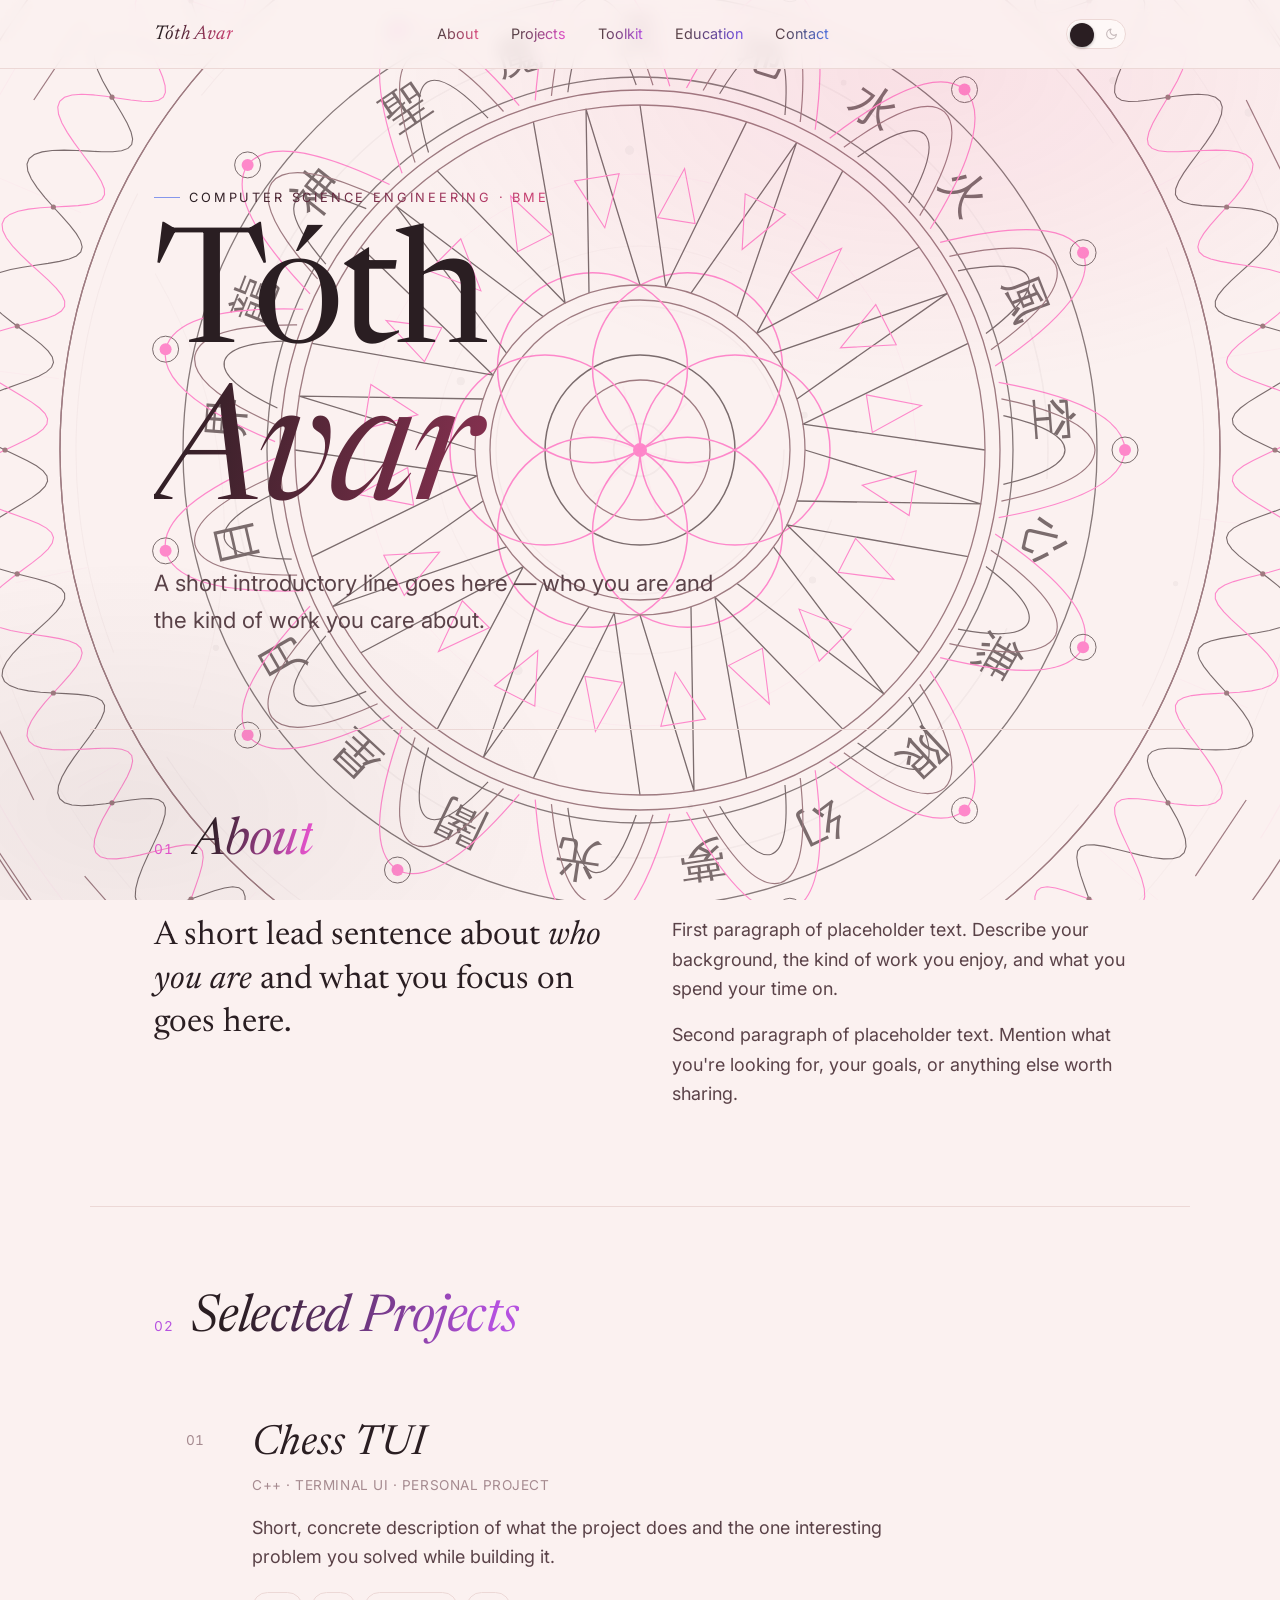
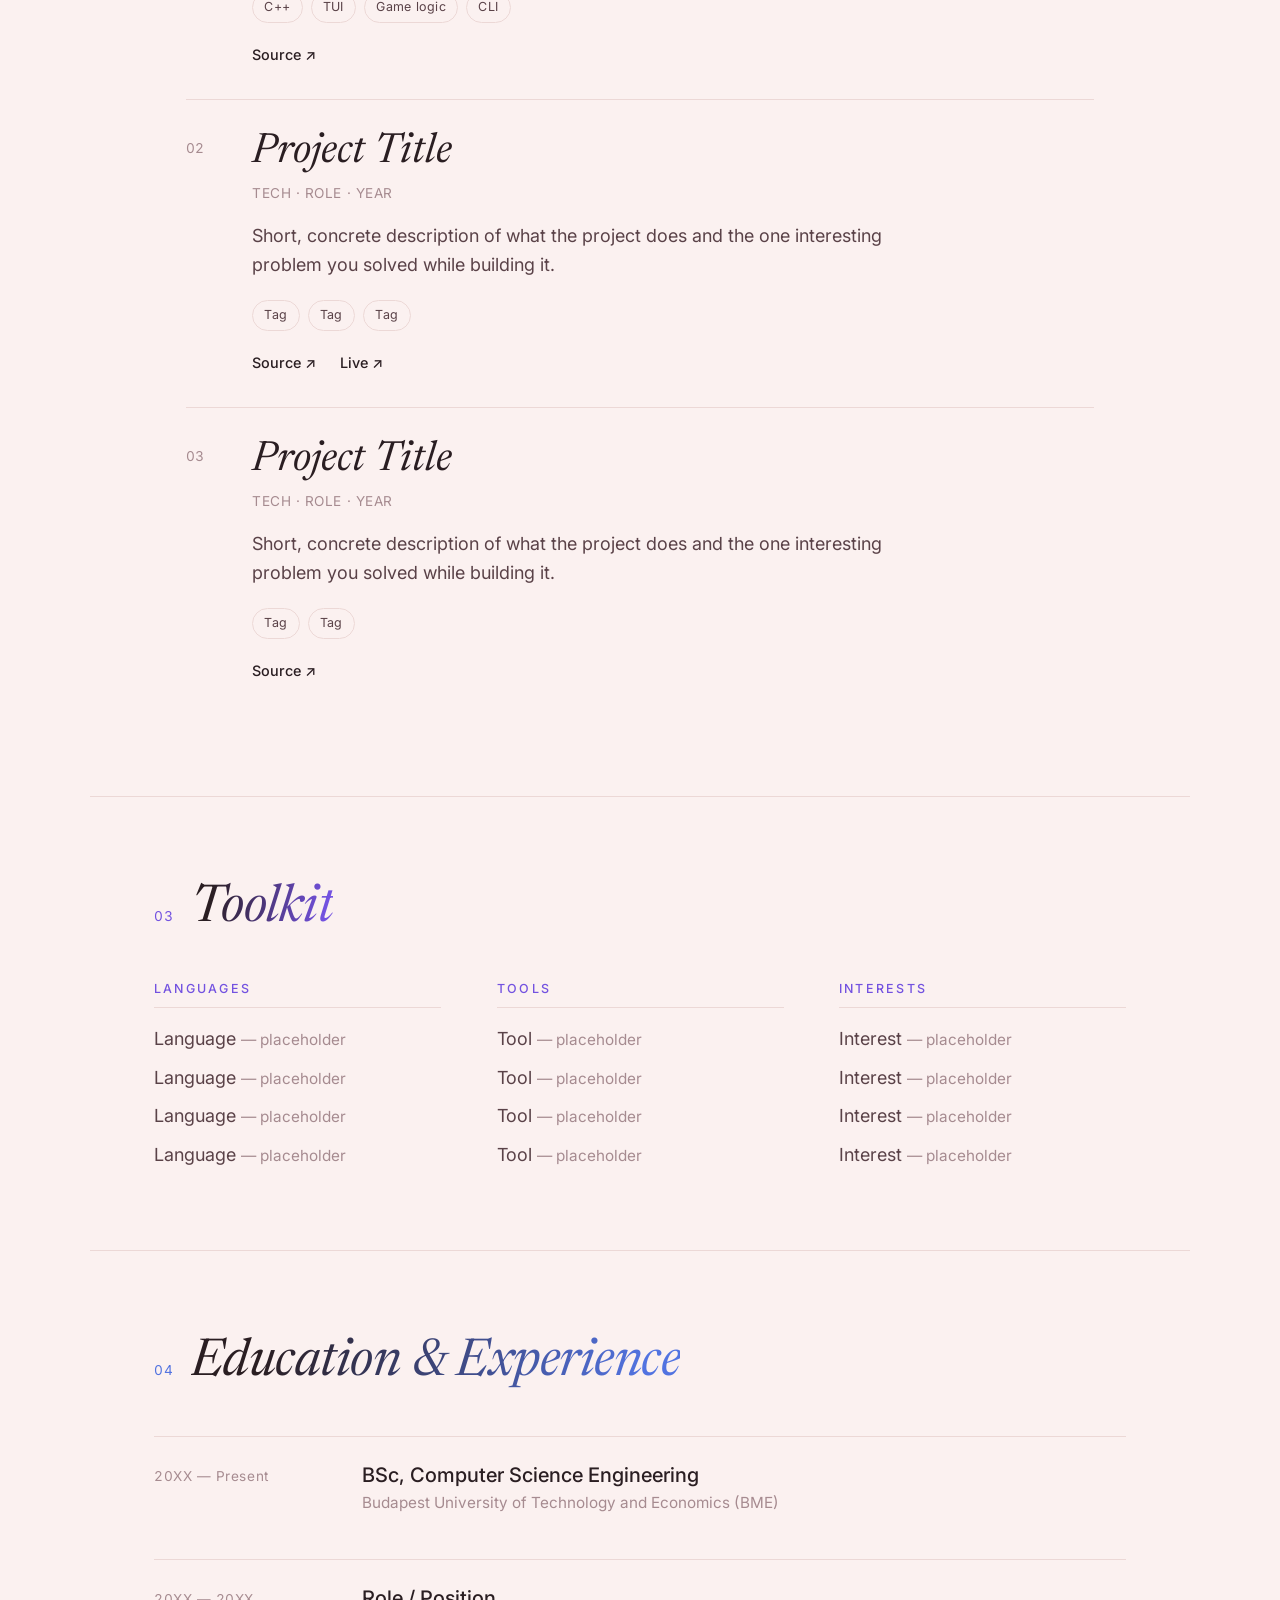
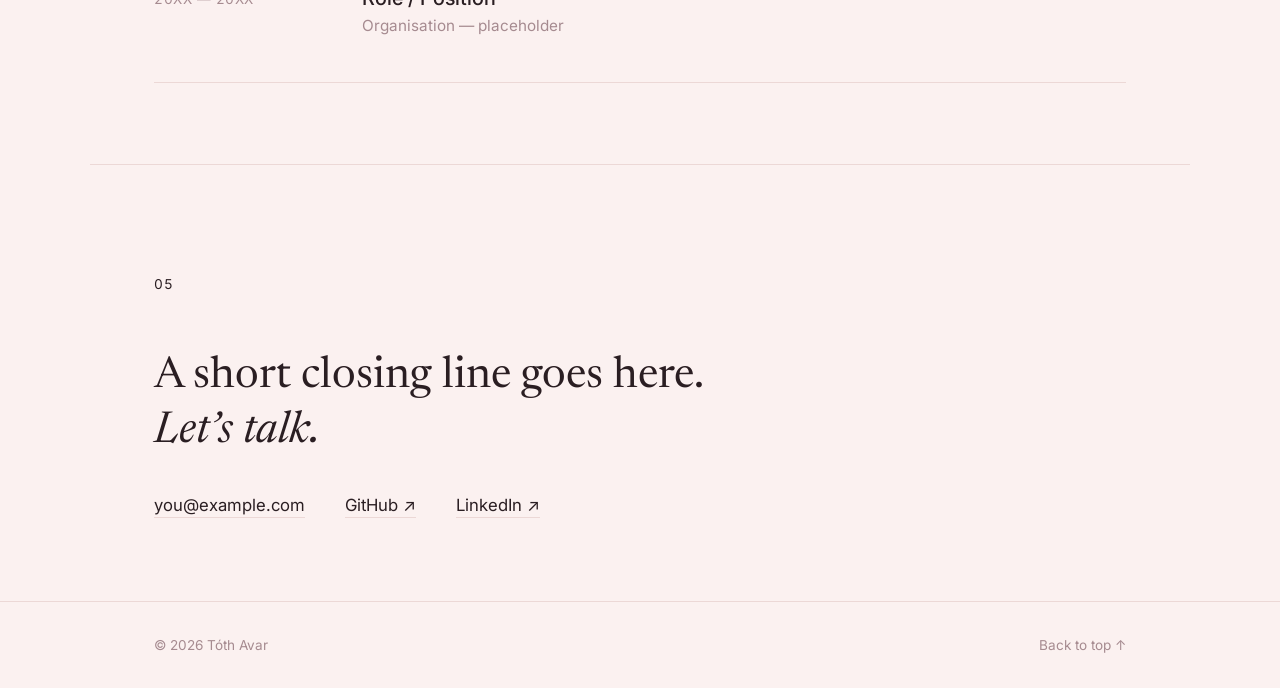
==== commit 35f8c35b: "Deleted redundancies, changed the colors" ====
--- a/index.html
+++ b/index.html
@@ -109,10 +109,7 @@
         A short introductory line goes here — who you are and the kind of
         work you care about.
       </p>
-      <div class="hero-actions reveal">
-        <a class="btn" href="#projects">View work</a>
-        <a class="btn btn-ghost" href="#contact">Get in touch</a>
-      </div>
+
     </section>
 
     <!-- ===== About ===== -->
--- a/css/styles.css
+++ b/css/styles.css
@@ -41,7 +41,7 @@
      --accent-3: the warm red/coral from the right side.
      Both derive from the drifting hue so they shift in sympathy with
      the primary accent instead of looking pinned-on. */
-  --accent-2: hsl(calc(var(--accent-hue) - 110) 78% 62%);
+  --accent-2: hsl(calc(var(--accent-hue) + 250) 78% 62%);
   /* blue-violet */
   --accent-3: hsl(calc(var(--accent-hue) + 20) 85% 60%);
   /* red / coral */
@@ -566,11 +566,37 @@
   font-size: 0.9rem;
 }
 
+/* Each nav link is a gradient tinted toward the accent of the section it
+   points to. The links use the same continuous hue ramp as the sections,
+   so the top bar flows through the same color journey (pink -> orchid ->
+   violet -> blue-violet) that scrolling the page does. */
 .nav a {
-  color: var(--ink-soft);
+  --link-accent: hsl(var(--accent-hue) 70% 60%);
   position: relative;
   padding: 0.25rem 0;
-  transition: color 0.25s var(--ease);
+  background-image: linear-gradient(100deg,
+      var(--ink-soft) 15%,
+      var(--link-accent) 95%);
+  -webkit-background-clip: text;
+  background-clip: text;
+  color: transparent;
+  transition: filter 0.25s var(--ease);
+}
+
+.nav a:nth-child(2) {
+  --link-accent: hsl(calc(var(--accent-hue) + 332) 70% 60%);
+}
+
+.nav a:nth-child(3) {
+  --link-accent: hsl(calc(var(--accent-hue) + 304) 70% 60%);
+}
+
+.nav a:nth-child(4) {
+  --link-accent: hsl(calc(var(--accent-hue) + 276) 70% 60%);
+}
+
+.nav a:nth-child(5) {
+  --link-accent: hsl(calc(var(--accent-hue) + 248) 70% 60%);
 }
 
 .nav a::after {
@@ -580,14 +606,16 @@
   bottom: -2px;
   width: 100%;
   height: 1px;
-  background: var(--ink);
+  /* Underline uses the same per-link accent. */
+  background: var(--link-accent);
   transform: scaleX(0);
   transform-origin: left;
   transition: transform 0.3s var(--ease);
 }
 
 .nav a:hover {
-  color: var(--ink);
+  /* Brighten the gradient a touch on hover. */
+  filter: brightness(1.18) saturate(1.1);
 }
 
 .nav a:hover::after {
@@ -728,32 +756,23 @@
 .hero-title .italic {
   font-style: italic;
   /* Your first name "Avar": a clear two-tone wash — the normal ink
-     easing into the full accent across the word, so the gradient is
-     plainly visible. Padding so serif ascenders aren't clipped. */
+     easing into the accent across the word. Uses --grad-b (the same
+     bright, theme-tuned accent as the brand/headers) so it stays
+     clearly visible in dark mode, where the raw --accent is too dark
+     against the near-black background. */
   background: linear-gradient(102deg,
-      var(--ink) 8%,
-      var(--accent) 85%);
-  background-size: 140% 100%;
+      var(--grad-a) 0%,
+      var(--grad-b) 75%);
+  /* Exactly fill the word (no oversized sliding window that would park
+     the visible part on the pale ink end and hide the color). */
+  background-size: 100% 100%;
   -webkit-background-clip: text;
   background-clip: text;
   color: transparent;
   padding-top: 0.08em;
-  /* Run BOTH the intro rise (once) and the sheen (looping). Without the
-     heroRise here, this rule would override the .line rule's animation
-     and leave the span stuck at opacity: 0 — i.e. invisible. The sheen
-     is delayed until the rise finishes. */
-  animation: heroRise 1s var(--ease) 0.45s forwards,
-    nameSheen 11s ease-in-out 1.4s infinite alternate;
-}
-
-@keyframes nameSheen {
-  from {
-    background-position: 0% 50%;
-  }
-
-  to {
-    background-position: 100% 50%;
-  }
+  /* Only the intro rise animates. The gradient itself is static so it is
+     always clearly visible rather than sweeping in and out of view. */
+  animation: heroRise 1s var(--ease) 0.45s forwards;
 }
 
 /* ---------- Reusable subtle gradient text ----------
@@ -808,41 +827,7 @@
   max-width: 40ch;
   font-size: clamp(1.1rem, 1rem + 0.6vw, 1.4rem);
   color: var(--ink-soft);
-  margin-bottom: 2.25rem;
-}
-
-.hero-actions {
-  display: flex;
-  gap: 1rem;
-  flex-wrap: wrap;
-}
-
-/* ---------- Buttons ---------- */
-.btn {
-  display: inline-flex;
-  align-items: center;
-  padding: 0.75rem 1.5rem;
-  font-size: 0.95rem;
-  font-weight: 500;
-  background: var(--ink);
-  color: var(--bg-alt);
-  border: 1px solid var(--ink);
-  border-radius: 2px;
-  transition: background 0.25s var(--ease), color 0.25s var(--ease), transform 0.2s var(--ease);
-}
-
-.btn:hover {
-  transform: translateY(-2px);
-}
-
-.btn-ghost {
-  background: transparent;
-  color: var(--ink);
-}
-
-.btn-ghost:hover {
-  background: var(--ink);
-  color: var(--bg-alt);
+  margin-bottom: 0;
 }
 
 /* ---------- Sections ---------- */
@@ -860,17 +845,43 @@
 
 /* Each section carries one accent that both its number and its header
    gradient use, so a header always ends in the same color as the number
-   beside it. The accent cycles as you scroll down the page. */
+   beside it.
+
+   The accents form one CONTINUOUS hue ramp down the page: each section's
+   color is the drifting base hue minus a progressive offset, so scrolling
+   glides smoothly from the warm magenta-pink at the top through to the
+   cool blue-violet at the bottom — adjacent sections are always close in
+   color. Built from --accent-hue so it still breathes with the live
+   palette. */
 .section {
-  --sec-accent: var(--accent);
-}
-
-.section:nth-of-type(3n + 2) {
-  --sec-accent: var(--accent-2);
-}
-
-.section:nth-of-type(3n + 3) {
-  --sec-accent: var(--accent-3);
+  --sec-sat: 70%;
+  --sec-light: 60%;
+  --sec-accent: hsl(var(--sec-hue) var(--sec-sat) var(--sec-light));
+}
+
+/* Smooth ramp stepping backward through the wheel. We ADD (360 - offset)
+   instead of subtracting, so the hue value never goes negative — a
+   negative hue made some engines reject the hsl() and the header (which
+   is gradient-clipped to transparent) vanished entirely. Hue wraps mod
+   360, so these land on the same colors as -28, -56, -84, -112 would. */
+.section:nth-of-type(1) {
+  --sec-hue: var(--accent-hue);
+}
+
+.section:nth-of-type(2) {
+  --sec-hue: calc(var(--accent-hue) + 332);
+}
+
+.section:nth-of-type(3) {
+  --sec-hue: calc(var(--accent-hue) + 304);
+}
+
+.section:nth-of-type(4) {
+  --sec-hue: calc(var(--accent-hue) + 276);
+}
+
+.section:nth-of-type(5) {
+  --sec-hue: calc(var(--accent-hue) + 248);
 }
 
 .section-no {
@@ -1189,7 +1200,9 @@
   font-size: 0.78rem;
   letter-spacing: 0.18em;
   text-transform: uppercase;
-  color: var(--accent);
+  /* Match the Toolkit section's own accent (same color as the header
+     and the "03" number above). */
+  color: var(--sec-accent);
   margin-bottom: 1rem;
   padding-bottom: 0.75rem;
   border-bottom: 1px solid var(--line);
@@ -1337,8 +1350,7 @@
 /* Each hero element rises in on load, staggered. */
 .hero .eyebrow,
 .hero-title .line,
-.hero-lead,
-.hero-actions {
+.hero-lead {
   opacity: 0;
   transform: translateY(26px);
   animation: heroRise 1s var(--ease) forwards;
@@ -1358,10 +1370,6 @@
 
 .hero-lead {
   animation-delay: 0.6s;
-}
-
-.hero-actions {
-  animation-delay: 0.75s;
 }
 
 @keyframes heroRise {
@@ -1394,31 +1402,6 @@
 
 .project:hover .project-tags li {
   border-color: var(--muted);
-}
-
-/* Buttons: subtle terracotta fill-sweep */
-.btn {
-  position: relative;
-  overflow: hidden;
-}
-
-.btn::before {
-  content: "";
-  position: absolute;
-  inset: 0;
-  background: var(--accent);
-  transform: scaleX(0);
-  transform-origin: left;
-  transition: transform 0.45s var(--ease);
-  z-index: -1;
-}
-
-.btn:hover::before {
-  transform: scaleX(1);
-}
-
-.btn-ghost::before {
-  background: var(--ink);
 }
 
 /* Brand mark subtle shift on hover */
@@ -1447,8 +1430,7 @@
 
   .hero .eyebrow,
   .hero-title .line,
-  .hero-lead,
-  .hero-actions {
+  .hero-lead {
     opacity: 1;
     transform: none;
     animation: none;
@@ -1504,10 +1486,6 @@
     opacity: 0.045;
   }
 
-  .btn:hover {
-    transform: none;
-  }
-
   .project:hover .project-title {
     transform: none;
   }
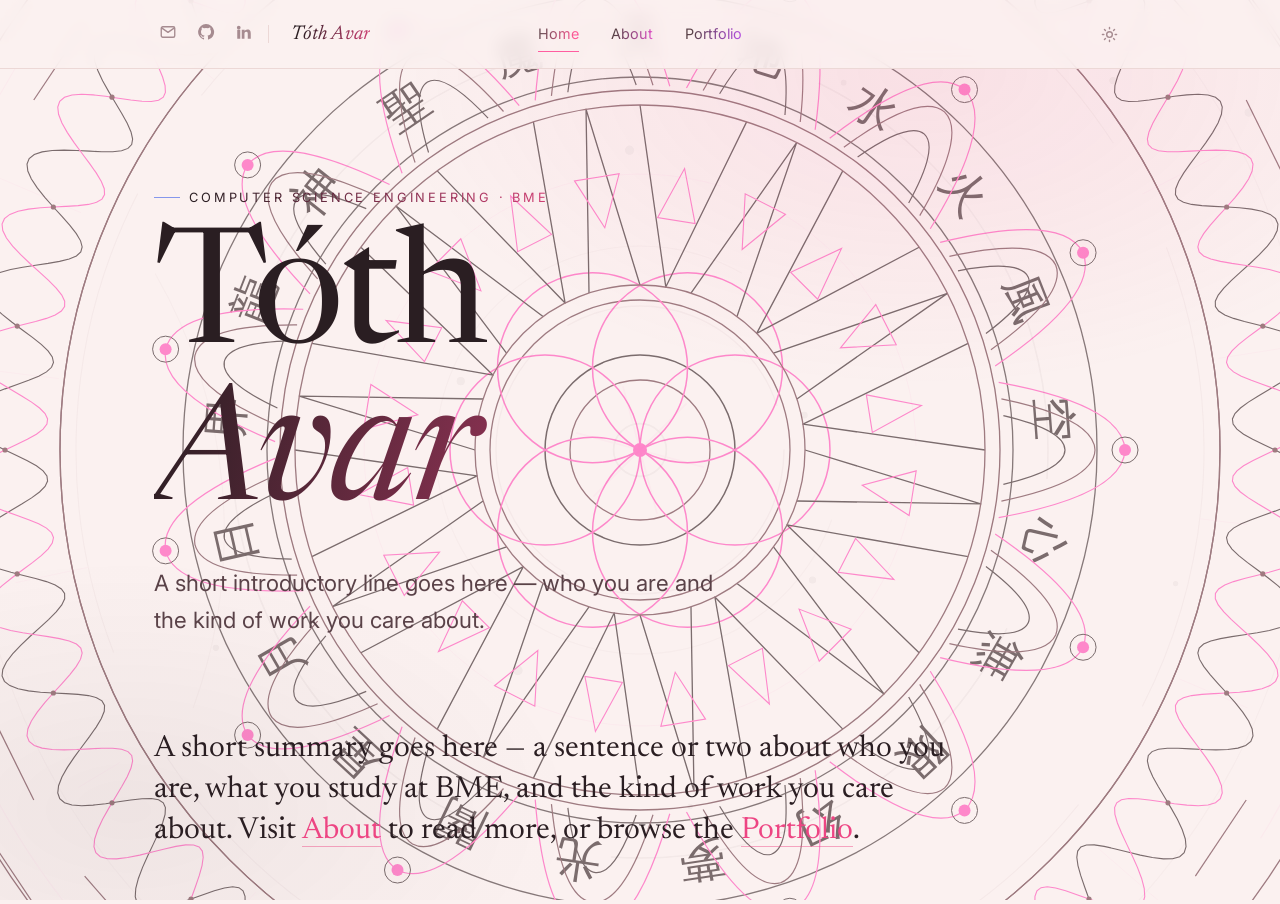
==== commit 6d7e5e9f: "feat: split into multi-page site and refine header, gradients, footer Restructure the single-page po" ====
--- a/index.html
+++ b/index.html
@@ -60,23 +60,52 @@
   <!-- ===== Header / Nav ===== -->
   <header class="site-header" id="top">
     <div class="wrap header-inner">
-      <a class="brand gradient-text" href="#top">
-        Tóth Avar
-      </a>
+      <div class="header-left">
+        <!-- Quick contact links, kept to the left of the name. -->
+        <ul class="header-contact" aria-label="Contact">
+          <li>
+            <a href="mailto:you@example.com" aria-label="Email" title="you@example.com">
+              <svg viewBox="0 0 24 24" width="18" height="18" fill="none" stroke="currentColor" stroke-width="1.8"
+                stroke-linecap="round" stroke-linejoin="round" aria-hidden="true">
+                <rect x="3" y="5" width="18" height="14" rx="2" />
+                <path d="M3.5 6.5l8.5 6 8.5-6" />
+              </svg>
+            </a>
+          </li>
+          <li>
+            <a href="https://github.com/" target="_blank" rel="noopener" aria-label="GitHub" title="GitHub">
+              <svg viewBox="0 0 24 24" width="18" height="18" fill="currentColor" aria-hidden="true">
+                <path
+                  d="M12 1.5a10.5 10.5 0 0 0-3.32 20.47c.52.1.71-.23.71-.5v-1.76c-2.9.63-3.52-1.4-3.52-1.4-.47-1.2-1.16-1.52-1.16-1.52-.95-.65.07-.64.07-.64 1.05.08 1.6 1.08 1.6 1.08.94 1.6 2.46 1.14 3.06.87.1-.68.37-1.14.67-1.4-2.32-.26-4.76-1.16-4.76-5.16 0-1.14.4-2.07 1.08-2.8-.11-.26-.47-1.33.1-2.76 0 0 .88-.28 2.88 1.07a10 10 0 0 1 5.24 0c2-1.35 2.88-1.07 2.88-1.07.57 1.43.21 2.5.1 2.76.67.73 1.07 1.66 1.07 2.8 0 4.01-2.44 4.89-4.77 5.15.38.33.72.97.72 1.96v2.9c0 .28.19.61.72.5A10.5 10.5 0 0 0 12 1.5z" />
+              </svg>
+            </a>
+          </li>
+          <li>
+            <a href="https://www.linkedin.com/" target="_blank" rel="noopener" aria-label="LinkedIn" title="LinkedIn">
+              <svg viewBox="0 0 24 24" width="18" height="18" fill="currentColor" aria-hidden="true">
+                <path
+                  d="M4.98 3.5a2.5 2.5 0 1 1 0 5 2.5 2.5 0 0 1 0-5zM3 9h4v12H3zM9 9h3.8v1.64h.05c.53-1 1.83-2.06 3.76-2.06C20.4 8.58 21 10.9 21 14.1V21h-4v-6.1c0-1.46-.03-3.34-2.03-3.34-2.03 0-2.34 1.59-2.34 3.23V21H9z" />
+              </svg>
+            </a>
+          </li>
+        </ul>
+        <a class="brand gradient-text" href="index.html">
+          Tóth Avar
+        </a>
+      </div>
       <nav class="nav" aria-label="Primary">
-        <a href="#about">About</a>
-        <a href="#projects">Projects</a>
-        <a href="#toolkit">Toolkit</a>
-        <a href="#education">Education</a>
-        <a href="#contact">Contact</a>
+        <a href="index.html" aria-current="page">Home</a>
+        <a href="about.html">About</a>
+        <a href="portfolio.html">Portfolio</a>
       </nav>
 
-      <!-- Theme toggle: sliding switch, light <-> dark -->
+      <!-- Theme toggle: compact single-icon button (sun in light mode,
+           moon in dark mode) -->
       <button type="button" id="theme-toggle" class="theme-toggle" role="switch" aria-checked="false"
         aria-label="Toggle dark mode" title="Toggle dark mode">
         <span class="theme-toggle-track">
           <span class="theme-toggle-icon theme-toggle-sun" aria-hidden="true">
-            <svg viewBox="0 0 24 24" width="14" height="14" fill="none" stroke="currentColor" stroke-width="2"
+            <svg viewBox="0 0 24 24" width="17" height="17" fill="none" stroke="currentColor" stroke-width="2"
               stroke-linecap="round">
               <circle cx="12" cy="12" r="4" />
               <path d="M12 2v2M12 20v2M4.9 4.9l1.4 1.4M17.7 17.7l1.4 1.4
@@ -84,12 +113,11 @@
             </svg>
           </span>
           <span class="theme-toggle-icon theme-toggle-moon" aria-hidden="true">
-            <svg viewBox="0 0 24 24" width="13" height="13" fill="none" stroke="currentColor" stroke-width="2"
+            <svg viewBox="0 0 24 24" width="16" height="16" fill="none" stroke="currentColor" stroke-width="2"
               stroke-linecap="round" stroke-linejoin="round">
               <path d="M21 12.8A9 9 0 1 1 11.2 3a7 7 0 0 0 9.8 9.8z" />
             </svg>
           </span>
-          <span class="theme-toggle-thumb" aria-hidden="true"></span>
         </span>
       </button>
     </div>
@@ -109,205 +137,23 @@
         A short introductory line goes here — who you are and the kind of
         work you care about.
       </p>
-
     </section>
 
-    <!-- ===== About ===== -->
-    <section class="section wrap" id="about" aria-labelledby="about-title">
-      <div class="section-head">
-        <span class="section-no">01</span>
-        <h2 class="section-title gradient-text" id="about-title">About</h2>
-      </div>
-      <div class="about-grid">
-        <p class="about-lead reveal reveal-left">
-          <!-- PLACEHOLDER: a one-sentence summary of who you are. -->
-          A short lead sentence about <em>who you are</em> and what you focus
-          on goes here.
+    <!-- ===== Home summary (flows straight on from the hero — no
+         redundant "Hello" card header) ===== -->
+    <section class="home-intro wrap" aria-label="Summary">
+      <div class="home-grid">
+        <p class="home-summary reveal">
+          <!-- PLACEHOLDER: a short summary — a couple of sentences on who
+               you are and what you're working on. -->
+          A short summary goes here — a sentence or two about who you are,
+          what you study at BME, and the kind of work you care about. Visit
+          <a href="about.html">About</a> to read more, or browse the
+          <a href="portfolio.html">Portfolio</a>.
         </p>
-        <div class="about-body reveal reveal-right">
-          <p>
-            <!-- PLACEHOLDER: first paragraph — your background and interests. -->
-            First paragraph of placeholder text. Describe your background, the
-            kind of work you enjoy, and what you spend your time on.
-          </p>
-          <p>
-            <!-- PLACEHOLDER: second paragraph — goals or what you're after. -->
-            Second paragraph of placeholder text. Mention what you're looking
-            for, your goals, or anything else worth sharing.
-          </p>
-        </div>
       </div>
     </section>
-
-    <!-- ===== Projects ===== -->
-    <section class="section wrap" id="projects" aria-labelledby="projects-title">
-      <div class="section-head">
-        <span class="section-no">02</span>
-        <h2 class="section-title gradient-text" id="projects-title">Selected Projects</h2>
-      </div>
-
-      <ol class="projects">
-        <!-- Featured, real project -->
-        <li class="project reveal">
-          <div class="project-index">01</div>
-          <div class="project-content">
-            <h3 class="project-title italic">Chess TUI</h3>
-            <p class="project-meta">C++ · Terminal UI · Personal project</p>
-            <p class="project-desc">
-              <!-- PLACEHOLDER -->
-              Short, concrete description of what the project does and the one
-              interesting problem you solved while building it.
-            </p>
-            <ul class="project-tags">
-              <li>C++</li>
-              <li>TUI</li>
-              <li>Game logic</li>
-              <li>CLI</li>
-            </ul>
-            <div class="project-links">
-              <!-- PLACEHOLDER: add your repo / demo links -->
-              <a href="#" aria-label="Chess TUI source code">Source ↗</a>
-            </div>
-          </div>
-        </li>
-
-        <!-- Placeholder project -->
-        <li class="project reveal">
-          <div class="project-index">02</div>
-          <div class="project-content">
-            <h3 class="project-title italic">Project Title</h3>
-            <p class="project-meta">Tech · Role · Year</p>
-            <p class="project-desc">
-              <!-- PLACEHOLDER -->
-              Short, concrete description of what the project does and the one
-              interesting problem you solved while building it.
-            </p>
-            <ul class="project-tags">
-              <li>Tag</li>
-              <li>Tag</li>
-              <li>Tag</li>
-            </ul>
-            <div class="project-links">
-              <a href="#">Source ↗</a>
-              <a href="#">Live ↗</a>
-            </div>
-          </div>
-        </li>
-
-        <!-- Placeholder project -->
-        <li class="project reveal">
-          <div class="project-index">03</div>
-          <div class="project-content">
-            <h3 class="project-title italic">Project Title</h3>
-            <p class="project-meta">Tech · Role · Year</p>
-            <p class="project-desc">
-              <!-- PLACEHOLDER -->
-              Short, concrete description of what the project does and the one
-              interesting problem you solved while building it.
-            </p>
-            <ul class="project-tags">
-              <li>Tag</li>
-              <li>Tag</li>
-            </ul>
-            <div class="project-links">
-              <a href="#">Source ↗</a>
-            </div>
-          </div>
-        </li>
-      </ol>
-    </section>
-
-    <!-- ===== Toolkit ===== -->
-    <section class="section wrap" id="toolkit" aria-labelledby="toolkit-title">
-      <div class="section-head">
-        <span class="section-no">03</span>
-        <h2 class="section-title gradient-text" id="toolkit-title">Toolkit</h2>
-      </div>
-      <div class="toolkit">
-        <!-- PLACEHOLDER: replace each item below with your own. -->
-        <div class="toolkit-col reveal reveal-scale">
-          <h3 class="toolkit-label">Languages</h3>
-          <ul>
-            <li>Language <span class="muted">— placeholder</span></li>
-            <li>Language <span class="muted">— placeholder</span></li>
-            <li>Language <span class="muted">— placeholder</span></li>
-            <li>Language <span class="muted">— placeholder</span></li>
-          </ul>
-        </div>
-        <div class="toolkit-col reveal reveal-scale">
-          <h3 class="toolkit-label">Tools</h3>
-          <ul>
-            <li>Tool <span class="muted">— placeholder</span></li>
-            <li>Tool <span class="muted">— placeholder</span></li>
-            <li>Tool <span class="muted">— placeholder</span></li>
-            <li>Tool <span class="muted">— placeholder</span></li>
-          </ul>
-        </div>
-        <div class="toolkit-col reveal reveal-scale">
-          <h3 class="toolkit-label">Interests</h3>
-          <ul>
-            <li>Interest <span class="muted">— placeholder</span></li>
-            <li>Interest <span class="muted">— placeholder</span></li>
-            <li>Interest <span class="muted">— placeholder</span></li>
-            <li>Interest <span class="muted">— placeholder</span></li>
-          </ul>
-        </div>
-      </div>
-    </section>
-
-    <!-- ===== Education ===== -->
-    <section class="section wrap" id="education" aria-labelledby="education-title">
-      <div class="section-head">
-        <span class="section-no">04</span>
-        <h2 class="section-title gradient-text" id="education-title">Education &amp; Experience</h2>
-      </div>
-      <ul class="timeline">
-        <li class="timeline-item reveal">
-          <div class="timeline-when">20XX — Present</div>
-          <div class="timeline-what">
-            <h3>BSc, Computer Science Engineering</h3>
-            <p class="muted">Budapest University of Technology and Economics (BME)</p>
-            <p><!-- PLACEHOLDER: coursework highlights, GPA, focus areas --></p>
-          </div>
-        </li>
-        <li class="timeline-item reveal">
-          <div class="timeline-when">20XX — 20XX</div>
-          <div class="timeline-what">
-            <h3>Role / Position</h3>
-            <p class="muted">Organisation — placeholder</p>
-            <p><!-- PLACEHOLDER: what you did and what you learned --></p>
-          </div>
-        </li>
-      </ul>
-    </section>
-
-    <!-- ===== Contact ===== -->
-    <section class="section wrap contact" id="contact" aria-labelledby="contact-title">
-      <div class="section-head">
-        <span class="section-no">05</span>
-        <h2 class="section-title gradient-text" id="contact-title">Contact</h2>
-      </div>
-      <p class="contact-lead reveal">
-        <!-- PLACEHOLDER: a short closing line inviting people to reach out. -->
-        A short closing line goes here.
-        <span class="italic">Let’s talk.</span>
-      </p>
-      <ul class="contact-links reveal">
-        <!-- PLACEHOLDER: fill in your real details -->
-        <li><a href="mailto:you@example.com">you@example.com</a></li>
-        <li><a href="https://github.com/" target="_blank" rel="noopener">GitHub ↗</a></li>
-        <li><a href="https://www.linkedin.com/" target="_blank" rel="noopener">LinkedIn ↗</a></li>
-      </ul>
-    </section>
   </main>
-
-  <!-- ===== Footer ===== -->
-  <footer class="site-footer">
-    <div class="wrap footer-inner">
-      <span>© <span id="year"></span> Tóth Avar</span>
-      <a href="#top">Back to top ↑</a>
-    </div>
-  </footer>
 
   <script src="js/main.js"></script>
 </body>
--- a/css/styles.css
+++ b/css/styles.css
@@ -546,11 +546,64 @@
   border-bottom: 1px solid var(--line);
 }
 
+/* Three equal-weight zones: name + contact on the left, the 3 nav links
+   dead-center, the theme toggle on the right. A 1fr/auto/1fr grid keeps
+   the nav centered on the viewport regardless of how wide the side zones
+   are, and the equal 1fr sides give the left and right matching space. */
 .header-inner {
+  display: grid;
+  grid-template-columns: 1fr auto 1fr;
+  align-items: center;
+  height: 68px;
+}
+
+/* Left cluster: quick contact icon links sit to the LEFT of the brand
+   name, then the name. Aligned to the start of its (left) grid column. */
+.header-left {
   display: flex;
   align-items: center;
-  justify-content: space-between;
-  height: 68px;
+  justify-content: flex-start;
+  gap: clamp(0.75rem, 2vw, 1.4rem);
+}
+
+.header-contact {
+  display: flex;
+  align-items: center;
+  gap: 0.65rem;
+}
+
+/* Small, muted icon links. They sit quietly next to the name and only
+   pick up the accent on hover/focus, so they add utility without
+   competing with the brand. */
+.header-contact a {
+  display: inline-flex;
+  align-items: center;
+  justify-content: center;
+  color: var(--muted);
+  border-radius: 8px;
+  padding: 0.3rem;
+  transition: color 0.25s var(--ease), background-color 0.25s var(--ease),
+    transform 0.25s var(--ease);
+}
+
+.header-contact a:hover {
+  color: var(--accent);
+  background-color: color-mix(in srgb, var(--accent) 10%, transparent);
+  transform: translateY(-1px);
+}
+
+.header-contact a:focus-visible {
+  outline: 2px solid var(--accent);
+  outline-offset: 2px;
+}
+
+/* A faint divider between the icons and the name. */
+.header-contact::after {
+  content: "";
+  align-self: stretch;
+  width: 1px;
+  margin-block: 0.4rem;
+  background: var(--line);
 }
 
 .brand {
@@ -622,92 +675,94 @@
   transform: scaleX(1);
 }
 
+/* Current page: keep its underline permanently drawn and brighten the
+   link a touch so the active tab reads as selected across pages. */
+.nav a[aria-current="page"] {
+  filter: brightness(1.18) saturate(1.1);
+}
+
+.nav a[aria-current="page"]::after {
+  transform: scaleX(1);
+}
+
 @media (max-width: 620px) {
   .nav {
     display: none;
   }
 }
 
-/* ---------- Theme toggle (sliding switch) ---------- */
+/* ---------- Theme toggle (compact single-icon button) ----------
+   A small, quiet icon button that matches the weight of the social icons
+   on the left — it shows the sun in light mode and the moon in dark mode
+   (one at a time, crossfaded), so it never steals focus from the name
+   and nav the way a big bright pill did. */
 .theme-toggle {
-  --tt-w: 60px;
-  --tt-h: 30px;
-  --tt-pad: 3px;
-  --tt-thumb: calc(var(--tt-h) - var(--tt-pad) * 2);
-  margin-left: clamp(1rem, 2.5vw, 2rem);
+  /* Right zone of the header grid — pin to the right edge of its column. */
+  justify-self: end;
+  width: 34px;
+  height: 34px;
   padding: 0;
+  display: inline-flex;
+  align-items: center;
+  justify-content: center;
   border: none;
   background: none;
+  color: var(--muted);
   cursor: pointer;
-  line-height: 0;
-  border-radius: 999px;
+  border-radius: 8px;
+  transition: color 0.25s var(--ease), background-color 0.25s var(--ease);
+}
+
+.theme-toggle:hover {
+  color: var(--accent);
+  background-color: color-mix(in srgb, var(--accent) 10%, transparent);
 }
 
 .theme-toggle:focus-visible {
   outline: 2px solid var(--accent);
-  outline-offset: 3px;
+  outline-offset: 2px;
+}
+
+/* The two icons are stacked in the same spot; only the one for the
+   current theme is shown. */
+.theme-toggle-icon {
+  grid-area: 1 / 1;
+  display: inline-flex;
+  transition: opacity 0.3s var(--ease), transform 0.3s var(--ease);
 }
 
 .theme-toggle-track {
-  position: relative;
-  display: inline-block;
-  width: var(--tt-w);
-  height: var(--tt-h);
-  background: var(--bg-alt);
-  border: 1px solid var(--line);
-  border-radius: 999px;
-  transition: background-color var(--theme-fade) var(--ease),
-    border-color var(--theme-fade) var(--ease);
-}
-
-/* The sliding thumb */
-.theme-toggle-thumb {
-  position: absolute;
-  top: var(--tt-pad);
-  left: var(--tt-pad);
-  width: var(--tt-thumb);
-  height: var(--tt-thumb);
-  border-radius: 50%;
-  background: var(--ink);
-  box-shadow: 0 1px 3px rgba(0, 0, 0, 0.3);
-  transition: transform 0.4s var(--ease), background-color var(--theme-fade) var(--ease);
-}
-
-[data-theme="dark"] .theme-toggle-thumb {
-  transform: translateX(calc(var(--tt-w) - var(--tt-thumb) - var(--tt-pad) * 2));
-}
-
-/* Sun / moon icons sit at each end; the inactive one fades out */
-.theme-toggle-icon {
-  position: absolute;
-  top: 50%;
-  transform: translateY(-50%);
-  display: inline-flex;
-  color: var(--ink-soft);
-  transition: opacity 0.4s var(--ease), color var(--theme-fade) var(--ease);
-}
-
+  display: grid;
+  place-items: center;
+  line-height: 0;
+}
+
+/* Light mode: show sun, hide moon. */
 .theme-toggle-sun {
-  left: 7px;
   opacity: 1;
+  transform: none;
 }
 
 .theme-toggle-moon {
-  right: 7px;
-  opacity: 0.35;
-}
-
+  opacity: 0;
+  transform: scale(0.6) rotate(-30deg);
+}
+
+/* Dark mode: show moon, hide sun. */
 [data-theme="dark"] .theme-toggle-sun {
-  opacity: 0.35;
+  opacity: 0;
+  transform: scale(0.6) rotate(30deg);
 }
 
 [data-theme="dark"] .theme-toggle-moon {
   opacity: 1;
+  transform: none;
 }
 
 @media (prefers-reduced-motion: reduce) {
-  .theme-toggle-thumb {
-    transition: transform 0.001s;
+  .theme-toggle-icon {
+    transition: opacity 0.001s;
+    transform: none;
   }
 }
 
@@ -831,9 +886,11 @@
 }
 
 /* ---------- Sections ---------- */
+/* No boxes or borders: sections are separated purely by generous
+   whitespace and their numbered headers (01, 02, ...). This keeps the
+   sacred-geometry background from clashing with card outlines. */
 .section {
-  padding-block: clamp(3.5rem, 9vh, 6.5rem);
-  border-top: 1px solid var(--line);
+  padding-block: clamp(3rem, 8vh, 5.5rem);
 }
 
 .section-head {
@@ -1131,6 +1188,42 @@
   font-size: clamp(1.6rem, 1.2rem + 1.8vw, 2.6rem);
   font-weight: 400;
   margin-bottom: 0.5rem;
+  /* Project titles use the SAME restrained wash as the headers: the
+     normal ink easing into a single accent (not a two-color sweep, which
+     read as too "gradienty"). The only thing that varies is --proj-hue,
+     stepped FORWARD per card from the live base hue, so the titles still
+     read as an ordered progression down the list (project 1 -> 2 -> 3)
+     while each one looks like a tasteful ink->accent tint. All offsets
+     ADD to the hue (never subtract), so no negative-hue parse bug. */
+  --proj-hue: var(--accent-hue);
+  --proj-accent: hsl(var(--proj-hue) 70% 60%);
+  background-image: linear-gradient(100deg,
+      var(--grad-a) 15%,
+      var(--proj-accent) 92%);
+  background-size: 100% 100%;
+  -webkit-background-clip: text;
+  background-clip: text;
+  color: transparent;
+  /* Serif ascenders / accents clear the clip box. */
+  padding-top: 0.06em;
+  width: fit-content;
+}
+
+/* Step each card's base hue forward so the sequence progresses. */
+.projects>li:nth-child(1) .project-title {
+  --proj-hue: var(--accent-hue);
+}
+
+.projects>li:nth-child(2) .project-title {
+  --proj-hue: calc(var(--accent-hue) + 30);
+}
+
+.projects>li:nth-child(3) .project-title {
+  --proj-hue: calc(var(--accent-hue) + 60);
+}
+
+.projects>li:nth-child(4) .project-title {
+  --proj-hue: calc(var(--accent-hue) + 90);
 }
 
 .project-meta {
@@ -1192,7 +1285,7 @@
 /* ---------- Toolkit ---------- */
 .toolkit {
   display: grid;
-  grid-template-columns: repeat(3, 1fr);
+  grid-template-columns: repeat(2, 1fr);
   gap: clamp(1.5rem, 5vw, 3.5rem);
 }
 
@@ -1228,6 +1321,21 @@
   }
 }
 
+/* ---------- Interests ----------
+   Its own section beneath Education. A simple responsive multi-column
+   list of items, matching the muted editorial tone of the toolkit. */
+.interests {
+  display: grid;
+  grid-template-columns: repeat(auto-fit, minmax(14rem, 1fr));
+  gap: 0.55rem clamp(1.5rem, 5vw, 3.5rem);
+}
+
+.interests li {
+  color: var(--ink-soft);
+  padding-bottom: 0.55rem;
+  border-bottom: 1px solid var(--line);
+}
+
 /* ---------- Timeline ---------- */
 .timeline {
   display: grid;
@@ -1266,50 +1374,7 @@
 }
 
 /* ---------- Contact ---------- */
-.contact-lead {
-  font-family: var(--serif);
-  font-size: clamp(1.6rem, 1.2rem + 2vw, 2.75rem);
-  line-height: 1.25;
-  max-width: 24ch;
-  margin-bottom: 2rem;
-}
-
-.contact-links {
-  display: flex;
-  flex-wrap: wrap;
-  gap: clamp(1rem, 4vw, 2.5rem);
-  font-size: 1.05rem;
-}
-
-.contact-links a {
-  border-bottom: 1px solid var(--line);
-  padding-bottom: 2px;
-  transition: border-color 0.25s var(--ease), color 0.25s var(--ease);
-}
-
-.contact-links a:hover {
-  border-color: var(--accent-2);
-  color: var(--accent-2);
-}
-
 /* ---------- Footer ---------- */
-.site-footer {
-  border-top: 1px solid var(--line);
-  padding-block: 2rem;
-  font-size: 0.85rem;
-  color: var(--muted);
-}
-
-.footer-inner {
-  display: flex;
-  justify-content: space-between;
-  align-items: center;
-}
-
-.footer-inner a:hover {
-  color: var(--ink);
-}
-
 /* ---------- Scroll reveal ---------- */
 .reveal {
   opacity: 0;
@@ -1447,8 +1512,10 @@
 
   /* Stop the gradient drift and restore a solid, fully-visible color on
      all gradient-clipped text. !important beats the themed animation
-     rules that have higher specificity. */
-  .gradient-text {
+     rules that have higher specificity. The project titles are
+     gradient-clipped too (though static), so restore them here as well. */
+  .gradient-text,
+  .project-title {
     animation: none !important;
     background: none;
     -webkit-background-clip: border-box;
@@ -1498,4 +1565,95 @@
     animation: none;
     display: none;
   }
+}
+
+/* ============================================================
+   Multi-page additions
+   The site is split across Home (index.html), About (about.html)
+   and Portfolio (portfolio.html). These share this stylesheet, so
+   the design system, color ramp and background all stay identical.
+   ============================================================ */
+
+/* ---------- Page header (About / Portfolio) ----------
+   A lighter-weight hero for interior pages: the small gradient eyebrow
+   label plus one large italic serif title, echoing the home hero but
+   shorter so the content below leads. */
+.page-head {
+  padding-top: clamp(3rem, 10vh, 7rem);
+  padding-bottom: clamp(1.5rem, 5vh, 3rem);
+}
+
+.page-title {
+  font-family: var(--serif);
+  font-weight: 400;
+  font-size: clamp(2.6rem, 2rem + 5vw, 6rem);
+  line-height: 0.95;
+  letter-spacing: -0.02em;
+}
+
+/* Page titles ("Who I am", "Selected work") get the same clean two-tone
+   wash as the section headers: ink easing into the live accent (--grad-b),
+   i.e. the START of the palette ramp (pink/magenta in light, crimson-rose
+   in dark). Static (no drift) and exactly word-filling so large display
+   type stays refined and always clearly visible — same discipline as the
+   section titles and the "Avar" name. */
+.page-title.gradient-text {
+  background-image: linear-gradient(100deg,
+      var(--grad-a) 12%,
+      var(--grad-b) 90%);
+  background-size: 100% 100%;
+  animation: none;
+}
+
+/* ---------- Home: summary ----------
+   A short written summary on the landing page. (Contact links now live in
+   the top bar, to the left of the name, so there's no contact column
+   here anymore.) */
+/* The summary flows straight on from the hero, so it only needs a little
+   breathing room below (not full section padding) — it's no longer its
+   own numbered section. Kept modest so the short Home page doesn't leave a
+   big empty band above the footer. */
+.home-intro {
+  padding-bottom: clamp(1.5rem, 4vh, 2.5rem);
+}
+
+.home-grid {
+  display: grid;
+  gap: clamp(1.5rem, 5vw, 4rem);
+  align-items: start;
+}
+
+.home-summary {
+  font-family: var(--serif);
+  font-size: clamp(1.3rem, 1.05rem + 1.2vw, 1.9rem);
+  line-height: 1.35;
+  color: var(--ink);
+  max-width: 48ch;
+}
+
+/* In-flow links inside the summary pick up the live accent so they match
+   the rest of the color journey rather than looking pasted in. (This
+   block is no longer a .section, so it uses --accent directly rather
+   than a per-section --sec-accent.) */
+.home-summary a {
+  color: var(--accent);
+  border-bottom: 1px solid color-mix(in srgb, var(--accent) 45%, transparent);
+  transition: border-color 0.25s var(--ease), color 0.25s var(--ease);
+}
+
+.home-summary a:hover {
+  border-color: var(--accent);
+  filter: brightness(1.1);
+}
+
+/* ---------- Reduced-motion fallback for the page title ----------
+   .page-title itself isn't gradient-clipped (the eyebrow above it is,
+   and that's already handled by the shared .gradient-text fallback), so
+   just neutralise its reveal transform here for consistency. */
+@media (prefers-reduced-motion: reduce) {
+  .page-title {
+    opacity: 1;
+    transform: none;
+    filter: none;
+  }
 }
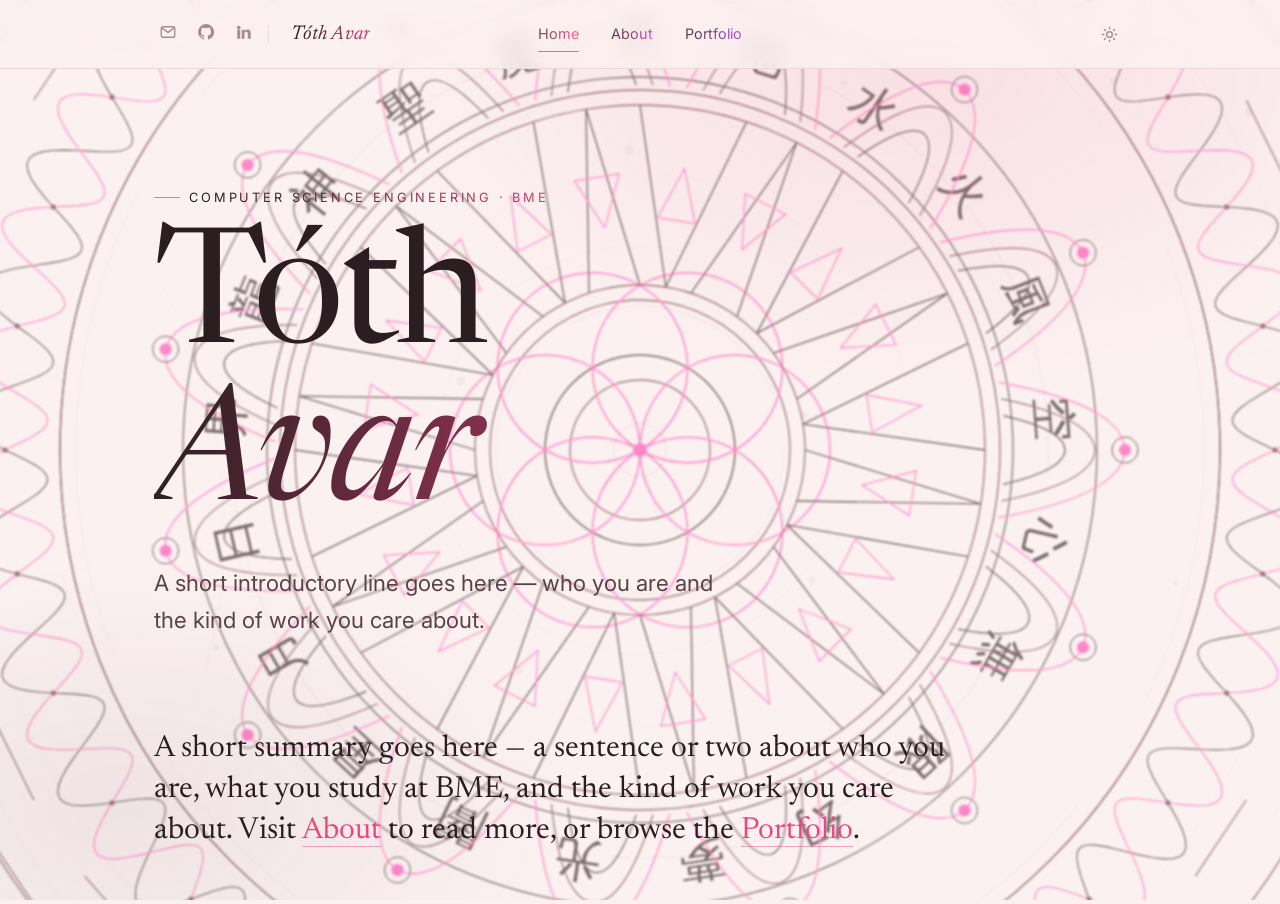
==== commit ad746dcd: "feat: soften mandala background and add real contact links - Add a light blur(1.2px) to the mandala/" ====
--- a/index.html
+++ b/index.html
@@ -64,7 +64,7 @@
         <!-- Quick contact links, kept to the left of the name. -->
         <ul class="header-contact" aria-label="Contact">
           <li>
-            <a href="mailto:you@example.com" aria-label="Email" title="you@example.com">
+            <a href="mailto:toth.avar@gmail.com" aria-label="Email" title="toth.avar@gmail.com">
               <svg viewBox="0 0 24 24" width="18" height="18" fill="none" stroke="currentColor" stroke-width="1.8"
                 stroke-linecap="round" stroke-linejoin="round" aria-hidden="true">
                 <rect x="3" y="5" width="18" height="14" rx="2" />
@@ -73,7 +73,7 @@
             </a>
           </li>
           <li>
-            <a href="https://github.com/" target="_blank" rel="noopener" aria-label="GitHub" title="GitHub">
+            <a href="https://github.com/Avarasd" target="_blank" rel="noopener" aria-label="GitHub" title="GitHub">
               <svg viewBox="0 0 24 24" width="18" height="18" fill="currentColor" aria-hidden="true">
                 <path
                   d="M12 1.5a10.5 10.5 0 0 0-3.32 20.47c.52.1.71-.23.71-.5v-1.76c-2.9.63-3.52-1.4-3.52-1.4-.47-1.2-1.16-1.52-1.16-1.52-.95-.65.07-.64.07-.64 1.05.08 1.6 1.08 1.6 1.08.94 1.6 2.46 1.14 3.06.87.1-.68.37-1.14.67-1.4-2.32-.26-4.76-1.16-4.76-5.16 0-1.14.4-2.07 1.08-2.8-.11-.26-.47-1.33.1-2.76 0 0 .88-.28 2.88 1.07a10 10 0 0 1 5.24 0c2-1.35 2.88-1.07 2.88-1.07.57 1.43.21 2.5.1 2.76.67.73 1.07 1.66 1.07 2.8 0 4.01-2.44 4.89-4.77 5.15.38.33.72.97.72 1.96v2.9c0 .28.19.61.72.5A10.5 10.5 0 0 0 12 1.5z" />
@@ -81,7 +81,8 @@
             </a>
           </li>
           <li>
-            <a href="https://www.linkedin.com/" target="_blank" rel="noopener" aria-label="LinkedIn" title="LinkedIn">
+            <a href="https://www.linkedin.com/in/avar-t%C3%B3th-58aa3b3b3/" target="_blank" rel="noopener"
+              aria-label="LinkedIn" title="LinkedIn">
               <svg viewBox="0 0 24 24" width="18" height="18" fill="currentColor" aria-hidden="true">
                 <path
                   d="M4.98 3.5a2.5 2.5 0 1 1 0 5 2.5 2.5 0 0 1 0-5zM3 9h4v12H3zM9 9h3.8v1.64h.05c.53-1 1.83-2.06 3.76-2.06C20.4 8.58 21 10.9 21 14.1V21h-4v-6.1c0-1.46-.03-3.34-2.03-3.34-2.03 0-2.34 1.59-2.34 3.23V21H9z" />
--- a/css/styles.css
+++ b/css/styles.css
@@ -221,12 +221,12 @@
    hue-rotate inside it is ANIMATED so the mandala's colors slowly cycle
    and drift from one tone to another over time. */
 [data-theme="light"] .mandala {
-  filter: sepia(0.5) saturate(3.4) hue-rotate(300deg) brightness(1.03);
+  filter: blur(1.2px) sepia(0.5) saturate(3.4) hue-rotate(300deg) brightness(1.03);
   animation: mandalaHueLight 54s linear infinite;
 }
 
 [data-theme="dark"] .mandala {
-  filter: invert(1) sepia(0.5) saturate(2.4) hue-rotate(300deg) brightness(0.95);
+  filter: blur(1.2px) invert(1) sepia(0.5) saturate(2.4) hue-rotate(300deg) brightness(0.95);
   animation: mandalaHueDark 64s linear infinite;
 }
 
@@ -234,13 +234,13 @@
    cycle — two animations run together (one drives transform, the other
    filter), so they don't conflict. */
 [data-theme="light"] .bg-accent {
-  filter: sepia(0.5) saturate(3.4) hue-rotate(300deg) brightness(1.03);
+  filter: blur(1.2px) sepia(0.5) saturate(3.4) hue-rotate(300deg) brightness(1.03);
   animation: bgDriftReverse 140s linear infinite,
     mandalaHueLight 54s linear infinite;
 }
 
 [data-theme="dark"] .bg-accent {
-  filter: invert(1) sepia(0.5) saturate(2.4) hue-rotate(300deg) brightness(0.95);
+  filter: blur(1.2px) invert(1) sepia(0.5) saturate(2.4) hue-rotate(300deg) brightness(0.95);
   animation: bgDriftReverse 140s linear infinite,
     mandalaHueDark 64s linear infinite;
 }
@@ -250,21 +250,21 @@
    The base retint (sepia/saturate/brightness) is kept constant. */
 @keyframes mandalaHueLight {
   from {
-    filter: sepia(0.5) saturate(3.4) hue-rotate(260deg) brightness(1.03);
+    filter: blur(1.2px) sepia(0.5) saturate(3.4) hue-rotate(260deg) brightness(1.03);
   }
 
   to {
-    filter: sepia(0.5) saturate(3.4) hue-rotate(620deg) brightness(1.03);
+    filter: blur(1.2px) sepia(0.5) saturate(3.4) hue-rotate(620deg) brightness(1.03);
   }
 }
 
 @keyframes mandalaHueDark {
   from {
-    filter: invert(1) sepia(0.5) saturate(2.4) hue-rotate(260deg) brightness(0.95);
+    filter: blur(1.2px) invert(1) sepia(0.5) saturate(2.4) hue-rotate(260deg) brightness(0.95);
   }
 
   to {
-    filter: invert(1) sepia(0.5) saturate(2.4) hue-rotate(620deg) brightness(0.95);
+    filter: blur(1.2px) invert(1) sepia(0.5) saturate(2.4) hue-rotate(620deg) brightness(0.95);
   }
 }
 
